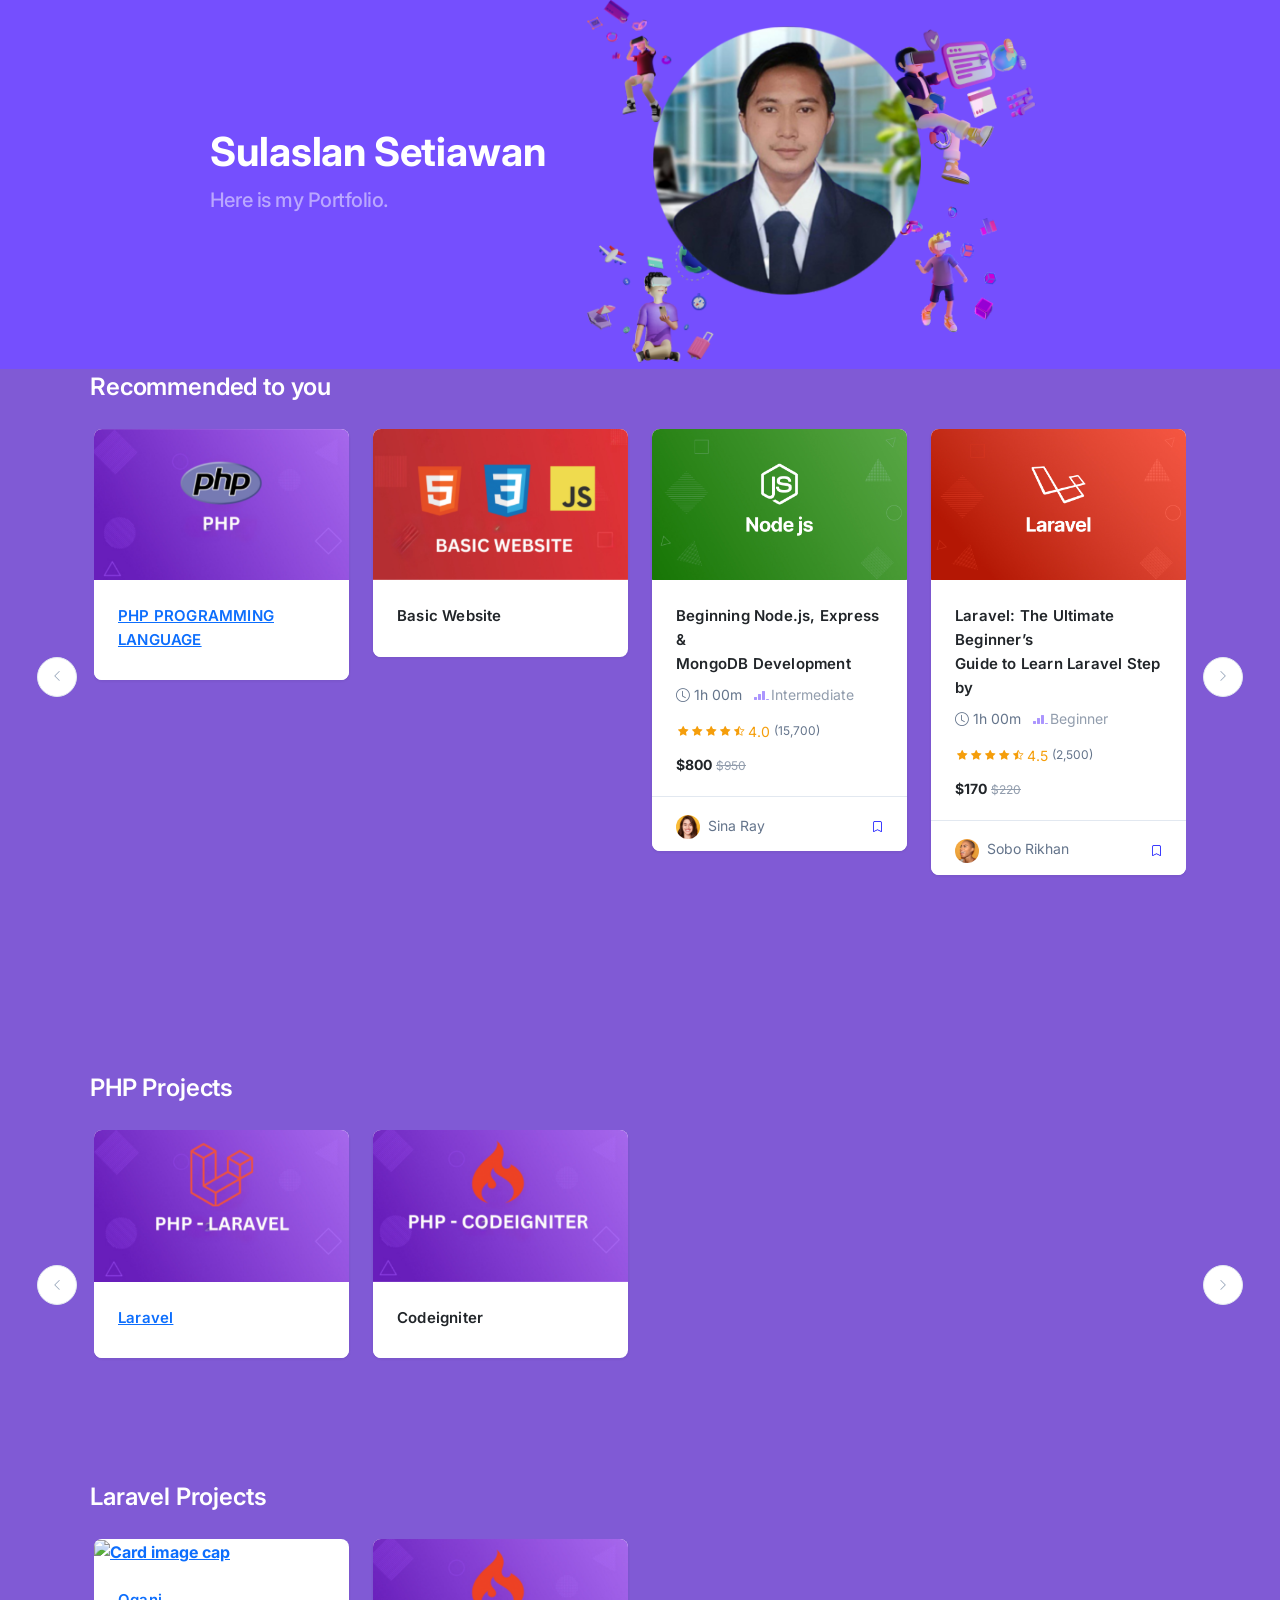
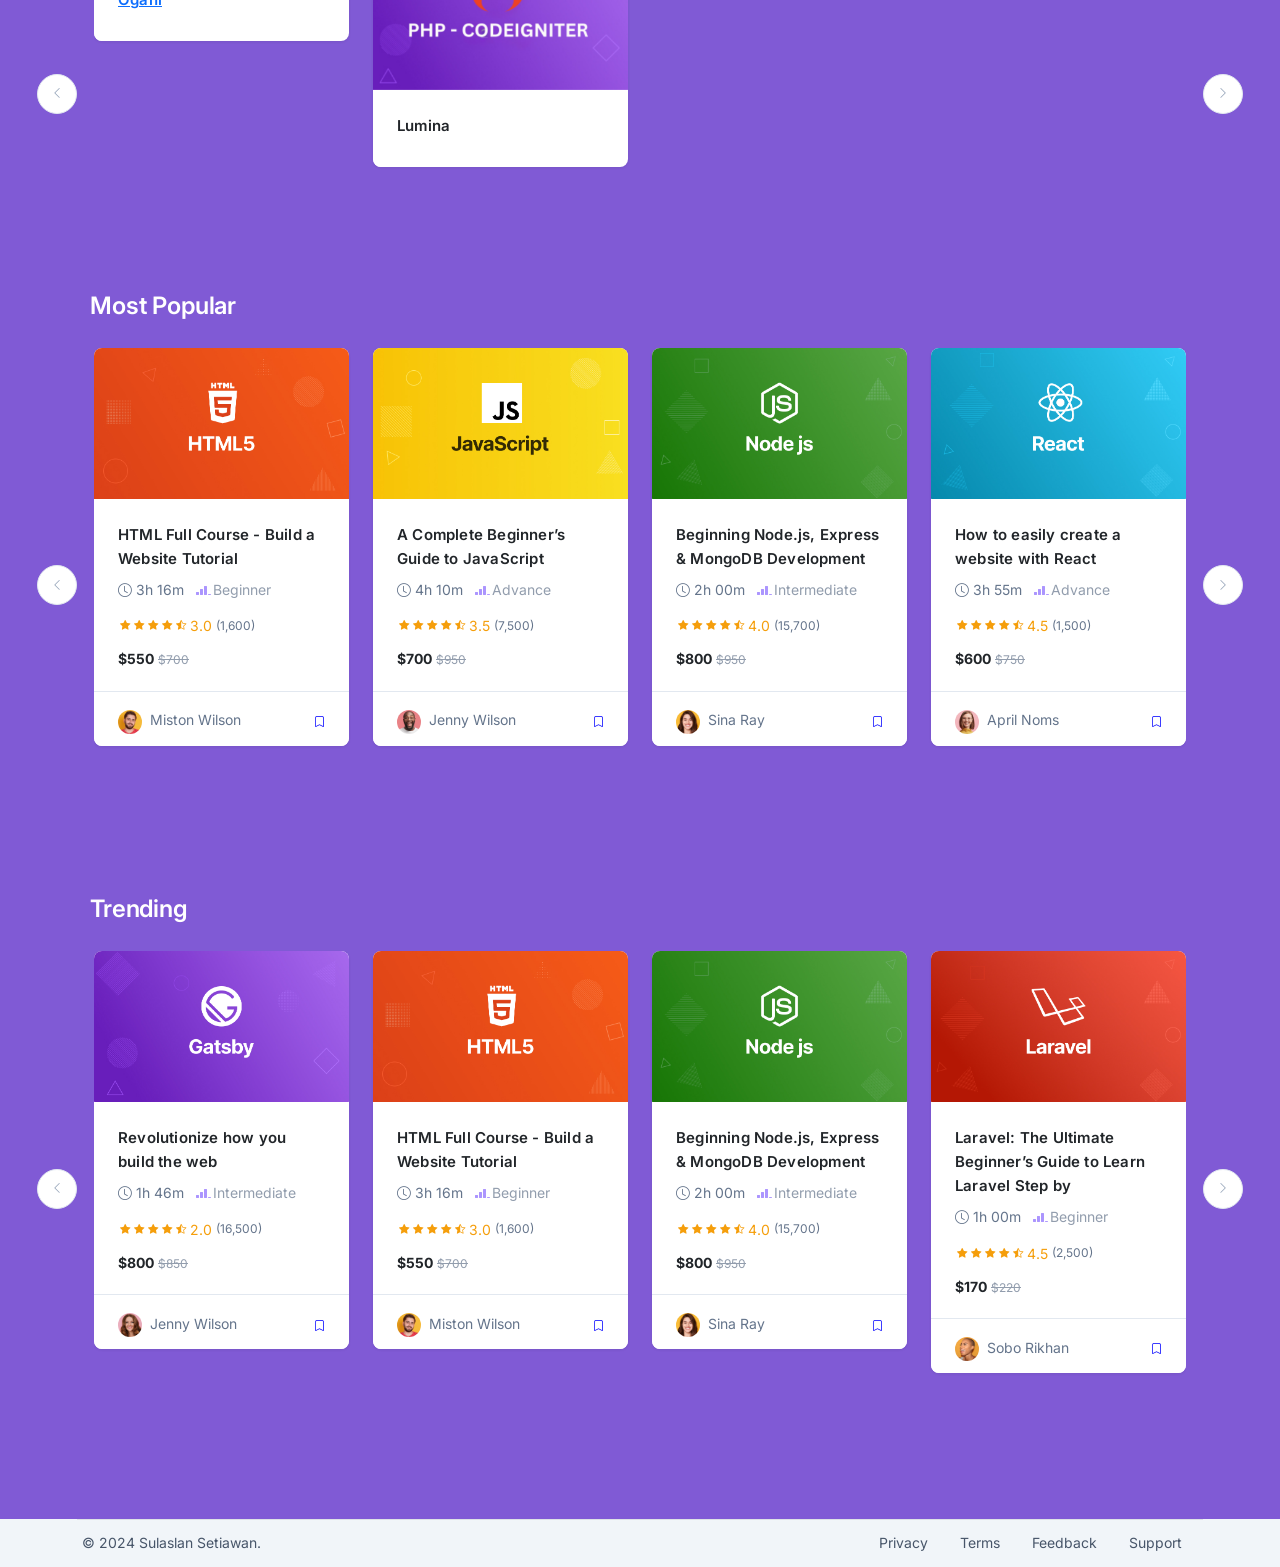
==== index.html @ 9872fbca "first commit" ====
<!DOCTYPE html>
<html lang="en">

<head>
    <!-- Auto Refresher -->
    <meta http-equiv="refresh" content="-1">
    <meta charset="utf-8">
    <meta name="viewport" content="width=device-width, initial-scale=1">
    <title> Sulaslan setiawan </title>

    <!-- Bootstrap and CSS Files -->
    <link href="https://cdn.jsdelivr.net/npm/bootstrap@5.3.0-alpha3/dist/css/bootstrap.min.css" rel="stylesheet"
        integrity="sha384-KK94CHFLLe+nY2dmCWGMq91rCGa5gtU4mk92HdvYe+M/SXH301p5ILy+dN9+nJOZ" crossorigin="anonymous">
    <link rel="stylesheet" href="style.css">
    <link rel="stylesheet" href="https://cdn.jsdelivr.net/npm/bootstrap-icons@1.10.4/font/bootstrap-icons.css">


    <!-- Link Swiper's CSS -->
    <!-- <link rel="stylesheet" href="css/swiper-style.css"> -->
    <!-- <link rel="stylesheet" href="css/swiper-bundle.min.css"> -->
    <link rel="stylesheet" href="css/swiper-style.css">


    <!--Font Style  -->
    <link rel="preconnect" href="https://fonts.googleapis.com">
    <link rel="preconnect" href="https://fonts.gstatic.com" crossorigin>
    <link href="https://fonts.googleapis.com/css2?family=Inter:wght@500&display=swap" rel="stylesheet">

</head>

<body style="background-color: #805ad5 !important;">

    <!-- Banner Section -->
    <section class="container-fluid banner" >
        <div class="row banner-container">
            <div class="col-xl-5 col-lg-6 banner-text">
                <h1>Sulaslan Setiawan</h1>
                <p> Here is my Portfolio. </p>
            </div>
            <div class="offset-xl-3 col-xl-4 offset-lg-2 col-lg-4 banner-img">
                <img style="width:500px;" src="images/aslan-round1.png" alt="a guy">
            </div>
        </div>
    </section>

    <!-- Banner Section Ends -->
    <!-- Card Carousel-1 -->

    <section class="cards">
        <div class="container cards-container">

            <!-- Heading Section -->
            <div class="cards-container-heading">
                <h2 class="text-white">Recommended to you</h2>
            </div>

            <!-- Cards Section -->
            <div class="position-relative cards-container-body">

                <!-- Left Arrow -->
                <div class="arrow-container-l arrow-container-l1">
                    <i id="left-arrow" class="bi bi-chevron-left left-arrow"></i>
                </div>

                <!-- Cards -->
                <div class="carousel cards-slider swiper mySwiper">


                    <div class="cards swiper-wrapper">
                        <!-- Card1 -->
                        <div class="card swiper-slide">
                            <a href="#php">

                            <!-- Card Banner Image -->
                            <img class="card-img-top" src="images/carousel4/php.png" alt="Card image cap">

                            <!-- card Body -->
                            <div class="card-body col">
                                <div class="row cardBodyR">
                                    <div class="cardR0">

                                        <h5 class="">PHP PROGRAMMING LANGUAGE</h5>

                                    </div>
                                </div>

                            </div>

                            </a>

                        </div>
                        <!-- Card2 -->
                        <div class="card swiper-slide">
                            <img class="card-img-top" src="images/carousel4/basic-web.png" alt="Card image cap">


                            <!-- card Body -->
                            <div class="card-body col">
                                <div class="row cardBodyR">
                                    <div class="cardR0">

                                        <h5 class="">Basic Website</h5>

                                    </div>
                                    
                                </div>

                            </div>

                        </div>
                        <!-- Card3 -->
                        <div class="card swiper-slide">
                            <img class="card-img-top" src="images/carousel1/card3.jpg" alt="Card image cap">


                            <!-- card Body -->
                            <div class="card-body col">
                                <div class="row cardBodyR">
                                    <div class="cardR0">

                                        <h5 class="">Beginning Node.js, Express &<br> MongoDB Development <h5>

                                    </div>
                                    <div class="cardR1">
                                        <span class="cardR1-1"><i class="bi bi-clock"></i> 1h 00m</span>
                                        <span class="cardR1-2"><i class="bi bi-reception-3"></i></span>
                                        <span class="cardR1-3">Intermediate</span>
                                    </div>
                                    <div class="cardR2">
                                        <i class="bi bi-star-fill cardR2-1"></i>
                                        <i class="bi bi-star-fill cardR2-1"></i>
                                        <i class="bi bi-star-fill cardR2-1"></i>
                                        <i class="bi bi-star-fill cardR2-1"></i>
                                        <i class="bi bi-star-half cardR2-1"></i>
                                        <span class="cardR2-2">4.0</span>
                                        <span class="cardR2-3">(15,700)</span>
                                    </div>

                                    <div class="cardR3">
                                        <span class="cardR3-1">$800</span>
                                        <del class="cardR3-2">$950</del>
                                    </div>
                                </div>

                            </div>

                            <!-- card Footer -->
                            <div class="card-body col card-footer">
                                <div class="card-ftr-con">
                                    <div class="card-ftr-pid-con">

                                        <div class="card-ftr-profile"><img src="images/carousel1/card3Profile.jpg"
                                                alt=""> </div>
                                        <span>Sina Ray</span>
                                    </div>
                                    <div class="card-ftr-bookmark"><i class="bi bi-bookmark"></i></div>
                                </div>
                            </div>
                        </div>
                        <!-- Card4 -->
                        <div class="card swiper-slide">
                            <img class="card-img-top" src="images/carousel1/card4.jpg" alt="Card image cap">


                            <!-- card Body -->
                            <div class="card-body col">
                                <div class="row cardBodyR">
                                    <div class="cardR0">

                                        <h5 class="">Laravel: The Ultimate Beginner’s<br> Guide to Learn Laravel Step by
                                        </h5>

                                    </div>
                                    <div class="cardR1">
                                        <span class="cardR1-1"><i class="bi bi-clock"></i> 1h 00m</span>
                                        <span class="cardR1-2"><i class="bi bi-reception-3"></i></span>
                                        <span class="cardR1-3">Beginner</span>
                                    </div>
                                    <div class="cardR2">
                                        <i class="bi bi-star-fill cardR2-1"></i>
                                        <i class="bi bi-star-fill cardR2-1"></i>
                                        <i class="bi bi-star-fill cardR2-1"></i>
                                        <i class="bi bi-star-fill cardR2-1"></i>
                                        <i class="bi bi-star-half cardR2-1"></i>
                                        <span class="cardR2-2">4.5</span>
                                        <span class="cardR2-3">(2,500)</span>
                                    </div>

                                    <div class="cardR3">
                                        <span class="cardR3-1">$170</span>
                                        <del class="cardR3-2">$220</del>
                                    </div>
                                </div>

                            </div>

                            <!-- card Footer -->
                            <div class="card-body col card-footer">
                                <div class="card-ftr-con">
                                    <div class="card-ftr-pid-con">

                                        <div class="card-ftr-profile"><img src="images/carousel1/card4Profile.jpg"
                                                alt=""> </div>
                                        <span>Sobo Rikhan</span>
                                    </div>
                                    <div class="card-ftr-bookmark"><i class="bi bi-bookmark"></i></div>
                                </div>
                            </div>
                        </div>
                        <!-- Card 5 -->
                        <div class="card swiper-slide">
                            <img class="card-img-top" src="images/carousel1/card5.jpg" alt="Card image cap">


                            <!-- card Body -->
                            <div class="card-body col">
                                <div class="row cardBodyR">
                                    <div class="cardR0">

                                        <h5 class="">How to easily create a website <br> with React</h5>

                                    </div>
                                    <div class="cardR1">
                                        <span class="cardR1-1"><i class="bi bi-clock"></i> 3h 55m</span>
                                        <span class="cardR1-2"><i class="bi bi-reception-3"></i></span>
                                        <span class="cardR1-3">Advance</span>
                                    </div>
                                    <div class="cardR2">
                                        <i class="bi bi-star-fill cardR2-1"></i>
                                        <i class="bi bi-star-fill cardR2-1"></i>
                                        <i class="bi bi-star-fill cardR2-1"></i>
                                        <i class="bi bi-star-fill cardR2-1"></i>
                                        <i class="bi bi-star-half cardR2-1"></i>
                                        <span class="cardR2-2">4.5</span>
                                        <span class="cardR2-3">(1,500)</span>
                                    </div>

                                    <div class="cardR3">
                                        <span class="cardR3-1">$600</span>
                                        <del class="cardR3-2">$750</del>
                                    </div>
                                </div>

                            </div>

                            <!-- card Footer -->
                            <div class="card-body col card-footer">
                                <div class="card-ftr-con">
                                    <div class="card-ftr-pid-con">

                                        <div class="card-ftr-profile"><img src="images/carousel1/card5Profile.jpg"
                                                alt=""> </div>
                                        <span>April Noms</span>
                                    </div>
                                    <div class="card-ftr-bookmark"><i class="bi bi-bookmark"></i></div>
                                </div>
                            </div>
                        </div>
                        <!-- Card 6 -->
                        <div class="card swiper-slide">
                            <img class="card-img-top" src="images/carousel1/card6.jpg" alt="Card image cap">


                            <!-- card Body -->
                            <div class="card-body col">
                                <div class="row cardBodyR">
                                    <div class="cardR0">

                                        <h5 class="">Angular - the complete guide for beginner</h5>

                                    </div>
                                    <div class="cardR1">
                                        <span class="cardR1-1"><i class="bi bi-clock"></i> 2h 46m</span>
                                        <span class="cardR1-2"><i class="bi bi-reception-3"></i></span>
                                        <span class="cardR1-3">Intermediate</span>
                                    </div>
                                    <div class="cardR2">
                                        <i class="bi bi-star-fill cardR2-1"></i>
                                        <i class="bi bi-star-fill cardR2-1"></i>
                                        <i class="bi bi-star-fill cardR2-1"></i>
                                        <i class="bi bi-star-fill cardR2-1"></i>
                                        <i class="bi bi-star-half cardR2-1"></i>
                                        <span class="cardR2-2">4.5</span>
                                        <span class="cardR2-3">(1,600)</span>
                                    </div>

                                    <div class="cardR3">
                                        <span class="cardR3-1">$600</span>
                                        <del class="cardR3-2">$750</del>
                                    </div>
                                </div>

                            </div>

                            <!-- card Footer -->
                            <div class="card-body col card-footer">
                                <div class="card-ftr-con">
                                    <div class="card-ftr-pid-con">

                                        <div class="card-ftr-profile"><img src="images/carousel1/card6Profile.jpg"
                                                alt=""> </div>
                                        <span>Jacob Jones</span>
                                    </div>
                                    <div class="card-ftr-bookmark"><i class="bi bi-bookmark"></i></div>
                                </div>
                            </div>
                        </div>
                    </div>


                    <div class="swiper-pagination"></div>
                </div>

                <!-- Right Arrow -->
                <div class="arrow-container-r arrow-container-r1">

                    <i id="right-arrow" class="bi bi-chevron-right right-arrow"></i>
                </div>

            </div>
        </div>
    </section>

    <!-- card carousel-PHP -->

    <section id="php" class="cards-carousel cards-carousel-2 container-fluid" style="background-color: #805ad5 !important;">
        <div class="container cards-container">

            <!-- Heading Section -->
            <div class="cards-container-heading">

                <h2 class="text-white">PHP Projects</h2>

            </div>

            <!-- Cards Section -->
            <div class="position-relative cards-container-body">

                <!-- Left Arrow -->
                <div class="arrow-container-l arrow-container-l2">
                    <i id="left-arrow" class="bi bi-chevron-left"></i>
                </div>

                <!-- Cards -->
                <div class="carousel cards-slider swiper mySwiper">


                    <div class="cards swiper-wrapper">
                        <!-- Laravel  -->
                        <div class="card swiper-slide">
                            <a href="#laravel">

                            <!-- Card Banner Image -->
                            <img class="card-img-top" src="images/carousel4/php - laravel.png" alt="Card image cap">

                            <!-- card Body -->
                            <div class="card-body col">
                                <div class="row cardBodyR">
                                    <div class="cardR0">

                                        <h5 class="">Laravel</h5>

                                    </div>
                                </div>

                            </div>

                            </a>

                        </div>
                        <!-- Codeigniter -->
                        <div class="card swiper-slide">
                            <img class="card-img-top" src="images/carousel4/php - codeigniter.png" alt="Card image cap">


                            <!-- card Body -->
                            <div class="card-body col">
                                <div class="row cardBodyR">
                                    <div class="cardR0">

                                        <h5 class="">Codeigniter</h5>

                                    </div>
                                    
                                </div>

                            </div>

                        </div>
                    </div>


                    <div class="swiper-pagination"></div>
                </div>

                <!-- Right Arrow -->
                <div class="arrow-container-r arrow-container-r2">

                    <i id="right-arrow" class="bi bi-chevron-right"></i>
                </div>
            </div>
        </div>

    </section>

    <!-- card carousel-Laravel -->

    <section id="laravel" class="cards-carousel cards-carousel-2 container-fluid" style="background-color: #805ad5 !important;">
        <div class="container cards-container">

            <!-- Heading Section -->
            <div class="cards-container-heading">

                <h2 class="text-white">Laravel Projects</h2>

            </div>

            <!-- Cards Section -->
            <div class="position-relative cards-container-body">

                <!-- Left Arrow -->
                <div class="arrow-container-l arrow-container-l2">
                    <i id="left-arrow" class="bi bi-chevron-left"></i>
                </div>

                <!-- Cards -->
                <div class="carousel cards-slider swiper mySwiper">


                    <div class="cards swiper-wrapper">
                        <!-- Laravel  -->
                        <div class="card swiper-slide">
                            <a href="../ogani_htmlcss/index.html">

                            <!-- Card Banner Image -->
                            <img class="card-img-top" src="../ogani_htmlcss/ogani-canva.jpg" alt="Card image cap">

                            <!-- card Body -->
                            <div class="card-body col">
                                <div class="row cardBodyR">
                                    <div class="cardR0">

                                        <h5 class="">Ogani</h5>

                                    </div>
                                </div>

                            </div>

                            </a>

                        </div>
                        <!-- Codeigniter -->
                        <div class="card swiper-slide">
                            <img class="card-img-top" src="images/carousel4/php - codeigniter.png" alt="Card image cap">


                            <!-- card Body -->
                            <div class="card-body col">
                                <div class="row cardBodyR">
                                    <div class="cardR0">

                                        <h5 class="">Lumina</h5>

                                    </div>
                                    
                                </div>

                            </div>

                        </div>
                    </div>


                    <div class="swiper-pagination"></div>
                </div>

                <!-- Right Arrow -->
                <div class="arrow-container-r arrow-container-r2">

                    <i id="right-arrow" class="bi bi-chevron-right"></i>
                </div>
            </div>
        </div>

    </section>

    <section class="cards-carousel cards-carousel-2 container-fluid" style="background-color: #805ad5 !important;">
        <div class="container cards-container">

            <!-- Heading Section -->
            <div class="cards-container-heading">

                <h2 class="text-white">Most Popular</h2>

            </div>

            <!-- Cards Section -->
            <div class="position-relative cards-container-body">

                <!-- Left Arrow -->
                <div class="arrow-container-l arrow-container-l2">
                    <i id="left-arrow" class="bi bi-chevron-left"></i>
                </div>

                <!-- Cards -->
                <div class="carousel cards-slider swiper mySwiper2">
                    <div class="cards swiper-wrapper">
                        <!-- Card1 -->
                        <div class="card swiper-slide">
                            <img class="card-img-top" src="images/carousel2/card1.jpg" alt="Card image cap">

                            <!-- card Body -->
                            <div class="card-body col">
                                <div class="row cardBodyR">
                                    <div class="cardR0">

                                        <h5 class="">HTML Full Course - Build a Website Tutorial</h5>

                                    </div>
                                    <div class="cardR1">
                                        <span class="cardR1-1"><i class="bi bi-clock"></i> 3h 16m</span>
                                        <span class="cardR1-2"><i class="bi bi-reception-3"></i></span>
                                        <span class="cardR1-3">Beginner</span>
                                    </div>
                                    <div class="cardR2">
                                        <i class="bi bi-star-fill cardR2-1"></i>
                                        <i class="bi bi-star-fill cardR2-1"></i>
                                        <i class="bi bi-star-fill cardR2-1"></i>
                                        <i class="bi bi-star-fill cardR2-1"></i>
                                        <i class="bi bi-star-half cardR2-1"></i>
                                        <span class="cardR2-2">3.0</span>
                                        <span class="cardR2-3">(1,600)</span>
                                    </div>

                                    <div class="cardR3">
                                        <span class="cardR3-1">$550</span>
                                        <del class="cardR3-2">$700</del>
                                    </div>
                                </div>

                            </div>

                            <!-- card Footer -->
                            <div class="card-body col card-footer">
                                <div class="card-ftr-con">
                                    <div class="card-ftr-pid-con">

                                        <div class="card-ftr-profile"><img src="images/carousel2/card1Profile.jpg"
                                                alt=""> </div>
                                        <span>Miston Wilson</span>
                                    </div>
                                    <div class="card-ftr-bookmark"><i class="bi bi-bookmark"></i></div>
                                </div>
                            </div>
                        </div>
                        <!-- Card2 -->
                        <div class="card swiper-slide">
                            <img class="card-img-top" src="images/carousel2/card2.jpg" alt="Card image cap">


                            <!-- card Body -->
                            <div class="card-body col">
                                <div class="row cardBodyR">
                                    <div class="cardR0">

                                        <h5 class="">A Complete Beginner’s Guide to JavaScript</h5>

                                    </div>
                                    <div class="cardR1">
                                        <span class="cardR1-1"><i class="bi bi-clock"></i> 4h 10m</span>
                                        <span class="cardR1-2"><i class="bi bi-reception-3"></i></span>
                                        <span class="cardR1-3">Advance</span>
                                    </div>
                                    <div class="cardR2">
                                        <i class="bi bi-star-fill cardR2-1"></i>
                                        <i class="bi bi-star-fill cardR2-1"></i>
                                        <i class="bi bi-star-fill cardR2-1"></i>
                                        <i class="bi bi-star-fill cardR2-1"></i>
                                        <i class="bi bi-star-half cardR2-1"></i>
                                        <span class="cardR2-2">3.5</span>
                                        <span class="cardR2-3">(7,500)</span>
                                    </div>

                                    <div class="cardR3">
                                        <span class="cardR3-1">$700</span>
                                        <del class="cardR3-2">$950</del>
                                    </div>
                                </div>

                            </div>

                            <!-- card Footer -->
                            <div class="card-body col card-footer">
                                <div class="card-ftr-con">
                                    <div class="card-ftr-pid-con">

                                        <div class="card-ftr-profile"><img src="images/carousel2/card2Profile.jpg"
                                                alt=""> </div>
                                        <span>Jenny Wilson</span>
                                    </div>
                                    <div class="card-ftr-bookmark"><i class="bi bi-bookmark"></i></div>
                                </div>
                            </div>
                        </div>
                        <!-- Card3 -->
                        <div class="card swiper-slide">
                            <img class="card-img-top" src="images/carousel2/card3.jpg" alt="Card image cap">


                            <!-- card Body -->
                            <div class="card-body col">
                                <div class="row cardBodyR">
                                    <div class="cardR0">

                                        <h5 class="">Beginning Node.js, Express & MongoDB Development <h5>

                                    </div>
                                    <div class="cardR1">
                                        <span class="cardR1-1"><i class="bi bi-clock"></i> 2h 00m</span>
                                        <span class="cardR1-2"><i class="bi bi-reception-3"></i></span>
                                        <span class="cardR1-3">Intermediate</span>
                                    </div>
                                    <div class="cardR2">
                                        <i class="bi bi-star-fill cardR2-1"></i>
                                        <i class="bi bi-star-fill cardR2-1"></i>
                                        <i class="bi bi-star-fill cardR2-1"></i>
                                        <i class="bi bi-star-fill cardR2-1"></i>
                                        <i class="bi bi-star-half cardR2-1"></i>
                                        <span class="cardR2-2">4.0</span>
                                        <span class="cardR2-3">(15,700)</span>
                                    </div>

                                    <div class="cardR3">
                                        <span class="cardR3-1">$800</span>
                                        <del class="cardR3-2">$950</del>
                                    </div>
                                </div>

                            </div>

                            <!-- card Footer -->
                            <div class="card-body col card-footer">
                                <div class="card-ftr-con">
                                    <div class="card-ftr-pid-con">

                                        <div class="card-ftr-profile"><img src="images/carousel2/card3Profile.jpg"
                                                alt=""> </div>
                                        <span>Sina Ray</span>
                                    </div>
                                    <div class="card-ftr-bookmark"><i class="bi bi-bookmark"></i></div>
                                </div>
                            </div>
                        </div>
                        <!-- Card4 -->
                        <div class="card swiper-slide">
                            <img class="card-img-top" src="images/carousel2/card4.jpg" alt="Card image cap">
                            <!-- card Body -->
                            <div class="card-body col">
                                <div class="row cardBodyR">

                                    <div class="cardR0">

                                        <h5 class=""> How to easily create a website with React </h5>

                                    </div>
                                    <div class="cardR1">
                                        <span class="cardR1-1"><i class="bi bi-clock"></i> 3h 55m</span>
                                        <span class="cardR1-2"><i class="bi bi-reception-3"></i></span>
                                        <span class="cardR1-3">Advance</span>
                                    </div>
                                    <div class="cardR2">
                                        <i class="bi bi-star-fill cardR2-1"></i>
                                        <i class="bi bi-star-fill cardR2-1"></i>
                                        <i class="bi bi-star-fill cardR2-1"></i>
                                        <i class="bi bi-star-fill cardR2-1"></i>
                                        <i class="bi bi-star-half cardR2-1"></i>
                                        <span class="cardR2-2">4.5</span>
                                        <span class="cardR2-3">(1,500)</span>
                                    </div>
                                    <div class="cardR3">
                                        <span class="cardR3-1">$600</span>
                                        <del class="cardR3-2">$750</del>
                                    </div>

                                </div>

                            </div>

                            <!-- card Footer -->
                            <div class="card-body col card-footer">
                                <div class="card-ftr-con">
                                    <div class="card-ftr-pid-con">

                                        <div class="card-ftr-profile"><img src="images/carousel2/card4Profile.jpg"
                                                alt=""> </div>
                                        <span>April Noms</span>
                                    </div>
                                    <div class="card-ftr-bookmark"><i class="bi bi-bookmark"></i></div>
                                </div>
                            </div>
                        </div>
                        <!-- Card 5 -->
                        <div class="card swiper-slide">
                            <img class="card-img-top" src="images/carousel2/card5.jpg" alt="Card image cap">


                            <!-- card Body -->
                            <div class="card-body col">
                                <div class="row cardBodyR">
                                    <div class="cardR0">

                                        <h5 class="">Angular - the complete guide for beginner</h5>

                                    </div>
                                    <div class="cardR1">
                                        <span class="cardR1-1"><i class="bi bi-clock"></i> 2h 46m</span>
                                        <span class="cardR1-2"><i class="bi bi-reception-3"></i></span>
                                        <span class="cardR1-3">Intermediate</span>
                                    </div>
                                    <div class="cardR2">
                                        <i class="bi bi-star-fill cardR2-1"></i>
                                        <i class="bi bi-star-fill cardR2-1"></i>
                                        <i class="bi bi-star-fill cardR2-1"></i>
                                        <i class="bi bi-star-fill cardR2-1"></i>
                                        <i class="bi bi-star-half cardR2-1"></i>
                                        <span class="cardR2-2">4.5</span>
                                        <span class="cardR2-3">(1,600)</span>
                                    </div>

                                    <div class="cardR3">
                                        <span class="cardR3-1">$600</span>
                                        <del class="cardR3-2">$750</del>
                                    </div>
                                </div>

                            </div>

                            <!-- card Footer -->
                            <div class="card-body col card-footer">
                                <div class="card-ftr-con">
                                    <div class="card-ftr-pid-con">

                                        <div class="card-ftr-profile"><img src="images/carousel2/card5Profile.jpg"
                                                alt=""> </div>
                                        <span>Jacob Jones</span>
                                    </div>
                                    <div class="card-ftr-bookmark"><i class="bi bi-bookmark"></i></div>
                                </div>
                            </div>
                        </div>
                        <!-- Card 6 -->
                        <div class="card swiper-slide">
                            <img class="card-img-top" src="images/carousel2/card6.jpg" alt="Card image cap">

                            <!-- card Body -->
                            <div class="card-body col">
                                <div class="row cardBodyR">
                                    <div class="cardR0">
                                        <h5 class=""> Laravel: The Ultimate Beginner's Guide to Learn Laravel Step by
                                        </h5>
                                    </div>
                                    <div class="cardR1">
                                        <span class="cardR1-1"><i class="bi bi-clock"></i> 2h 46m</span>
                                        <span class="cardR1-2"><i class="bi bi-reception-3"></i></span>
                                        <span class="cardR1-3">Beginner</span>
                                    </div>
                                    <div class="cardR2">
                                        <i class="bi bi-star-fill cardR2-1"></i>
                                        <i class="bi bi-star-fill cardR2-1"></i>
                                        <i class="bi bi-star-fill cardR2-1"></i>
                                        <i class="bi bi-star-fill cardR2-1"></i>
                                        <i class="bi bi-star-half cardR2-1"></i>
                                        <span class="cardR2-2">4.5</span>
                                        <span class="cardR2-3">(11,500)</span>
                                    </div>

                                    <div class="cardR3">
                                        <span class="cardR3-1">$600</span>
                                        <del class="cardR3-2">$750</del>
                                    </div>
                                </div>

                            </div>

                            <!-- card Footer -->
                            <div class="card-body col card-footer">
                                <div class="card-ftr-con">
                                    <div class="card-ftr-pid-con">

                                        <div class="card-ftr-profile"><img src="images/carousel2/card6Profile.jpg"
                                                alt=""> </div>
                                        <span>Sobo Rikhan</span>
                                    </div>
                                    <div class="card-ftr-bookmark"><i class="bi bi-bookmark"></i></div>
                                </div>
                            </div>
                        </div>


                    </div>
                    <div class="swiper-pagination2"></div>
                </div>

                <!-- Right Arrow -->
                <div class="arrow-container-r arrow-container-r2">

                    <i id="right-arrow" class="bi bi-chevron-right"></i>
                </div>
            </div>
        </div>

    </section>

    <!-- card carousel-3 -->

    <section class="cards-carousel cards-carousel-3 container-fluid" style="background-color: #805ad5 !important;">
        <div class="container cards-container">

            <!-- Heading Section -->
            <div class="cards-container-heading">

                <h2 class="text-white">Trending</h2>

            </div>

            <!-- Cards Section -->
            <div class="position-relative cards-container-body">

                <!-- Left Arrow -->
                <div class="arrow-container-l arrow-container-l3">
                    <i id="left-arrow" class="bi bi-chevron-left"></i>
                </div>

                <!-- Cards -->
                <div class="carousel cards-slider swiper mySwiper3">
                    <div class="cards swiper-wrapper">

                        <!-- Card1 -->
                        <div class="card swiper-slide">
                            <img class="card-img-top" src="images/carousel3/card1.jpg" alt="Card image cap">
                            <!-- card Body -->
                            <div class="card-body col">
                                <div class="row cardBodyR">
                                    <div class="cardR0">

                                        <h5 class="">Revolutionize how you build the web</h5>

                                    </div>
                                    <div class="cardR1">
                                        <span class="cardR1-1"><i class="bi bi-clock"></i> 1h 46m</span>
                                        <span class="cardR1-2"><i class="bi bi-reception-3"></i></span>
                                        <span class="cardR1-3">Intermediate</span>
                                    </div>
                                    <div class="cardR2">
                                        <i class="bi bi-star-fill cardR2-1"></i>
                                        <i class="bi bi-star-fill cardR2-1"></i>
                                        <i class="bi bi-star-fill cardR2-1"></i>
                                        <i class="bi bi-star-fill cardR2-1"></i>
                                        <i class="bi bi-star-half cardR2-1"></i>
                                        <span class="cardR2-2">2.0</span>
                                        <span class="cardR2-3">(16,500)</span>
                                    </div>

                                    <div class="cardR3">
                                        <span class="cardR3-1">$800</span>
                                        <del class="cardR3-2">$850</del>
                                    </div>
                                </div>

                            </div>

                            <!-- card Footer -->
                            <div class="card-body col card-footer">
                                <div class="card-ftr-con">
                                    <div class="card-ftr-pid-con">

                                        <div class="card-ftr-profile"><img src="images/carousel3/card1Profile.jpg"
                                                alt=""> </div>
                                        <span>Jenny Wilson</span>
                                    </div>
                                    <div class="card-ftr-bookmark"><i class="bi bi-bookmark"></i></div>
                                </div>
                            </div>
                        </div>
                        <!-- Card2 -->
                        <div class="card swiper-slide">
                            <img class="card-img-top" src="images/carousel3/card2.jpg" alt="Card image cap">


                            <!-- card Body -->
                            <div class="card-body col">
                                <div class="row cardBodyR">
                                    <div class="cardR0">

                                        <h5 class="">HTML Full Course - Build a Website Tutorial</h5>

                                    </div>
                                    <div class="cardR1">
                                        <span class="cardR1-1"><i class="bi bi-clock"></i> 3h 16m</span>
                                        <span class="cardR1-2"><i class="bi bi-reception-3"></i></span>
                                        <span class="cardR1-3">Beginner</span>
                                    </div>
                                    <div class="cardR2">
                                        <i class="bi bi-star-fill cardR2-1"></i>
                                        <i class="bi bi-star-fill cardR2-1"></i>
                                        <i class="bi bi-star-fill cardR2-1"></i>
                                        <i class="bi bi-star-fill cardR2-1"></i>
                                        <i class="bi bi-star-half cardR2-1"></i>
                                        <span class="cardR2-2">3.0</span>
                                        <span class="cardR2-3">(1,600)</span>
                                    </div>

                                    <div class="cardR3">
                                        <span class="cardR3-1">$550</span>
                                        <del class="cardR3-2">$700</del>
                                    </div>
                                </div>

                            </div>

                            <!-- card Footer -->
                            <div class="card-body col card-footer">
                                <div class="card-ftr-con">
                                    <div class="card-ftr-pid-con">

                                        <div class="card-ftr-profile"><img src="images/carousel3/card2Profile.jpg"
                                                alt=""> </div>
                                        <span>Miston Wilson</span>
                                    </div>
                                    <div class="card-ftr-bookmark"><i class="bi bi-bookmark"></i></div>
                                </div>
                            </div>
                        </div>
                        <!-- Card3 -->
                        <div class="card swiper-slide">
                            <img class="card-img-top" src="images/carousel3/card3.jpg" alt="Card image cap">


                            <!-- card Body -->
                            <div class="card-body col">
                                <div class="row cardBodyR">
                                    <div class="cardR0">

                                        <h5 class=""> Beginning Node.js, Express & MongoDB Development <h5>

                                    </div>
                                    <div class="cardR1">
                                        <span class="cardR1-1"><i class="bi bi-clock"></i> 2h 00m</span>
                                        <span class="cardR1-2"><i class="bi bi-reception-3"></i></span>
                                        <span class="cardR1-3">Intermediate</span>
                                    </div>
                                    <div class="cardR2">
                                        <i class="bi bi-star-fill cardR2-1"></i>
                                        <i class="bi bi-star-fill cardR2-1"></i>
                                        <i class="bi bi-star-fill cardR2-1"></i>
                                        <i class="bi bi-star-fill cardR2-1"></i>
                                        <i class="bi bi-star-half cardR2-1"></i>
                                        <span class="cardR2-2">4.0</span>
                                        <span class="cardR2-3">(15,700)</span>
                                    </div>

                                    <div class="cardR3">
                                        <span class="cardR3-1">$800</span>
                                        <del class="cardR3-2">$950</del>
                                    </div>
                                </div>

                            </div>

                            <!-- card Footer -->
                            <div class="card-body col card-footer">
                                <div class="card-ftr-con">
                                    <div class="card-ftr-pid-con">

                                        <div class="card-ftr-profile"><img src="images/carousel3/card3Profile.jpg"
                                                alt=""> </div>
                                        <span>Sina Ray</span>
                                    </div>
                                    <div class="card-ftr-bookmark"><i class="bi bi-bookmark"></i></div>
                                </div>
                            </div>
                        </div>
                        <!-- Card4 -->
                        <div class="card swiper-slide">
                            <img class="card-img-top" src="images/carousel3/card4.jpg" alt="Card image cap">

                            <!-- card Body -->
                            <div class="card-body col">
                                <div class="row cardBodyR">
                                    <div class="cardR0">
                                        <h5 class=""> Laravel: The Ultimate Beginner’s Guide to Learn Laravel Step by
                                        </h5>
                                    </div>
                                    <div class="cardR1">
                                        <span class="cardR1-1"><i class="bi bi-clock"></i> 1h 00m</span>
                                        <span class="cardR1-2"><i class="bi bi-reception-3"></i></span>
                                        <span class="cardR1-3">Beginner</span>
                                    </div>
                                    <div class="cardR2">
                                        <i class="bi bi-star-fill cardR2-1"></i>
                                        <i class="bi bi-star-fill cardR2-1"></i>
                                        <i class="bi bi-star-fill cardR2-1"></i>
                                        <i class="bi bi-star-fill cardR2-1"></i>
                                        <i class="bi bi-star-half cardR2-1"></i>
                                        <span class="cardR2-2">4.5</span>
                                        <span class="cardR2-3">(2,500)</span>
                                    </div>
                                    <div class="cardR3">
                                        <span class="cardR3-1">$170</span>
                                        <del class="cardR3-2">$220</del>
                                    </div>
                                </div>
                            </div>

                            <!-- card Footer -->
                            <div class="card-body col card-footer">
                                <div class="card-ftr-con">
                                    <div class="card-ftr-pid-con">

                                        <div class="card-ftr-profile"><img src="images/carousel3/card4Profile.jpg"
                                                alt=""> </div>
                                        <span>Sobo Rikhan</span>
                                    </div>
                                    <div class="card-ftr-bookmark"><i class="bi bi-bookmark"></i></div>
                                </div>
                            </div>
                        </div>
                        <!-- Card 5 -->
                        <div class="card swiper-slide">
                            <img class="card-img-top" src="images/carousel3/card5.jpg" alt="Card image cap">


                            <!-- card Body -->
                            <div class="card-body col">
                                <div class="row cardBodyR">
                                    <div class="cardR0">

                                        <h5 class="">How to easily create a website with React</h5>

                                    </div>
                                    <div class="cardR1">
                                        <span class="cardR1-1"><i class="bi bi-clock"></i> 3h 55m</span>
                                        <span class="cardR1-2"><i class="bi bi-reception-3"></i></span>
                                        <span class="cardR1-3">Advance</span>
                                    </div>
                                    <div class="cardR2">
                                        <i class="bi bi-star-fill cardR2-1"></i>
                                        <i class="bi bi-star-fill cardR2-1"></i>
                                        <i class="bi bi-star-fill cardR2-1"></i>
                                        <i class="bi bi-star-fill cardR2-1"></i>
                                        <i class="bi bi-star-half cardR2-1"></i>
                                        <span class="cardR2-2">4.5</span>
                                        <span class="cardR2-3">(1,500)</span>
                                    </div>

                                    <div class="cardR3">
                                        <span class="cardR3-1">$600</span>
                                        <del class="cardR3-2">$750</del>
                                    </div>
                                </div>

                            </div>

                            <!-- card Footer -->
                            <div class="card-body col card-footer">
                                <div class="card-ftr-con">
                                    <div class="card-ftr-pid-con">

                                        <div class="card-ftr-profile"><img src="images/carousel3/card5Profile.jpg"
                                                alt=""> </div>
                                        <span>April Noms</span>
                                    </div>
                                    <div class="card-ftr-bookmark"><i class="bi bi-bookmark"></i></div>
                                </div>
                            </div>
                        </div>
                        <!-- Card 6 -->
                        <div class="card swiper-slide">
                            <img class="card-img-top" src="images/carousel3/card6.jpg" alt="Card image cap">


                            <!-- card Body -->
                            <div class="card-body col">
                                <div class="row cardBodyR">
                                    <div class="cardR0">

                                        <h5 class="">Angular - the complete guide for <br>beginner</h5>

                                    </div>
                                    <div class="cardR1">
                                        <span class="cardR1-1"><i class="bi bi-clock"></i> 2h 46m</span>
                                        <span class="cardR1-2"><i class="bi bi-reception-3"></i></span>
                                        <span class="cardR1-3">Intermediate</span>
                                    </div>
                                    <div class="cardR2">
                                        <i class="bi bi-star-fill cardR2-1"></i>
                                        <i class="bi bi-star-fill cardR2-1"></i>
                                        <i class="bi bi-star-fill cardR2-1"></i>
                                        <i class="bi bi-star-fill cardR2-1"></i>
                                        <i class="bi bi-star-half cardR2-1"></i>
                                        <span class="cardR2-2">4.5</span>
                                        <span class="cardR2-3">(1,600)</span>
                                    </div>
                                    <div class="cardR3">
                                        <span class="cardR3-1">$600</span>
                                        <del class="cardR3-2">$750</del>
                                    </div>
                                </div>
                            </div>

                            <!-- card Footer -->
                            <div class="card-body col card-footer">
                                <div class="card-ftr-con">
                                    <div class="card-ftr-pid-con">

                                        <div class="card-ftr-profile"><img src="images/carousel3/card6Profile.jpg"
                                                alt=""> </div>
                                        <span>Jacob Jones</span>
                                    </div>
                                    <div class="card-ftr-bookmark"><i class="bi bi-bookmark"></i></div>
                                </div>
                            </div>
                        </div>

                    </div>


                    <div class="swiper-pagination3"></div>
                </div>

                <!-- Right Arrow -->
                <div class="arrow-container-r arrow-container-r3">
                    <i id="right-arrow" class="bi bi-chevron-right"></i>
                </div>
            </div>
        </div>














    </section>

    <!-- Footer -->
    <div id="footer-hr-container">
        <hr id="footer-hr">
    </div>
    <footer class="footer">
        <div id="footer-container" class="row container">
            <div class="col-md-6 col-sm-12 footer1">© 2024 Sulaslan Setiawan.</div>
            <div class="col-md-6 col-sm-12 footer2">
                <a href="">Privacy</a>
                <a href="">Terms</a>
                <a href="">Feedback</a>
                <a href="">Support</a>
            </div>
        </div>
    </footer>

</body>

<!-- Bootstrap Script JavaScript Files -->
<script src="https://cdn.jsdelivr.net/npm/bootstrap@5.3.0-alpha3/dist/js/bootstrap.bundle.min.js"
    integrity="sha384-ENjdO4Dr2bkBIFxQpeoTz1HIcje39Wm4jDKdf19U8gI4ddQ3GYNS7NTKfAdVQSZe"
    crossorigin="anonymous"></script>
<script src="js/js.js"></script>

<script src="js/swiper-bundle.min.js"></script>
<script src="js/js.js"></script>

</html>
---- style.css ----
:root{
    --fs-heading: 2.5rem;
    --fs-para: 1.25rem;
    --bp-left: 0.5rem;
    --bp-right: 0.5rem;
}
*{
    font-family: 'Inter', sans-serif;
    font-size: 16px;
    padding: 0rem;
    margin: 0rem;
    box-sizing: border-box;
}
.navbar{
    background-color: #FFFFFF;
    padding-bottom: 0rem;
    height: 3.5rem;
    padding: 0.5rem; 
}
#navbar-container{
    padding-left: 0.5rem;
    padding-right: 0;
}
#logo {
    padding-top: 0.2rem;
    padding-bottom: 0.25rem;
}
#logo img{
    width: 112;
    height: 29;
}
.navbar-nav{
    display: flex;
    justify-content: center;
    align-items: center;
}
#nav-form{
    position: relative;
    height: 2.5rem;
    width: 15.5rem;
    box-shadow: none;
    margin: 0rem;
    margin-left: 1.200rem;
    
}

#nav-form input{
    border: 1px solid #cbd5e1;
    border-radius: 0.375rem;
    padding: 0.5rem 1rem;
    padding-top: 0.35rem;
    padding-left: 2.455rem!important;
    margin-right: 0rem !important;
}
#nav-form input::placeholder{
    font-family: 'Inter', sans-serif;
    opacity: 0.7;
    font-size: 0.875rem;
}
#nav-form-si{
    box-sizing: border-box;
    position: absolute;
    left: 1.080rem;
    top: 50%;
    transform: translateY(-50%);
    font-size: 0.79rem;
}
/* Dropdown Button */
.dropbtn {
    font-size: 0.875rem;
    border: none;
    padding-top: 0.3125rem;
    padding-bottom: 0.3125rem;
    padding-left: 0.375rem;
    padding-right: 0.4097rem;
    background-color: transparent;
    font-family: 'Inter', sans-serif;
    margin-left: 0.05rem;
}
#first-nav-btn{
    margin-left: 0rem;
}

/* The container <div> - needed to position the dropdown content */

.dropdown {
    position: relative;
    display: inline-block;
}
.dropdown:hover .dropdown-content {
    opacity: 1;    
    -webkit-transform: translateY(-1.25rem);
    transform: translateY(-1.25rem);
    transition: all .3s ease-in;
    visibility: visible;
    animation-direction: alternate;
}
.dropdown-content {
    
    transition-duration: 0.3s;
    visibility: hidden;
    opacity: 0;
    position: absolute;
    top: 2.8125rem;
    background-color: white;
    box-shadow: 0rem 0.5rem 1rem 0rem rgba(0, 0, 0, 0.2);
    z-index: 1;
    /* margin-top: 1.125rem;
    margin-bottom: 1.125rem; */
    border-radius: 0.625rem;
    min-width: 12rem;
    font-size: 0.875rem;
    line-height: 1.2rem;
    margin: 1.125rem 0;
    padding: 1rem 0;
    padding-left: 0.25rem;
    
}
#down-icon{
    font-size: 0.625rem;
    margin-left: 0.25rem;
    padding-top: 0.3125rem !important;
    color: black;
    opacity: 1;
    font-weight: bolder;
}

/* Links inside the dropdown */

.dropdown-content a {
    font-size: 0.875rem;
    color: black;
    padding: 0.375rem 1rem;
    text-decoration: none;
    display: block;
    margin: 0rem;
}
.inner-item a{
    padding-left: 1rem;
    padding-top: 0rem;
    padding-bottom: 0rem;
    font-size: 0.875rem;
    
}
#right-icon{
    color: black;
    text-decoration: none;
    display: block;
    font-size: 0.625rem;
    font-weight: 400;
    margin: 0rem;
    padding: 0rem;
    padding-right: 1.25rem;
    padding-top: 0.5rem;
    
}
.inner-item-NB{
    background-color: #754FFE;
    padding: 0.25rem 0.5rem;
    margin-top: 0.4375rem;
    font-size: 0.75rem;
    color: white;
    border-radius: 0.3125rem;
    display: inline;
    height: fit-content;
    font-weight: 500;
}
.title{
    text-decoration: none;
    color: #64748b;
    font-size: .6875rem;
    font-weight: 500;
    letter-spacing: 0.0625rem;
    margin-bottom: 0.2rem;
    text-transform: uppercase;
    padding: 0.25rem 1.2rem;
    font-family: Inter,"sans-serif";
}
.devider{
    margin: auto;
    width: 90%;
    border: 0;
    border-top: 0.125rem solid #e2e8f0;
}
.bi-three-dots{
    font-size: 1rem;
}

.dropdown-inner-item{
    display: flex;
    flex-direction: row;
    justify-content: space-between;
    cursor: pointer;
    min-width: 12rem;
 
}

#docCon, #stackCon, #stackCon span, #docCon span{
   
    padding: 0.375rem 1rem;
    font-size: 0.875rem;
    color: black;
    text-decoration: none;
    
}

/* Nav Right Side */

#nav-right{
    padding: 0rem;
    display: flex;
    flex-direction: row;
    cursor: pointer;
    margin-bottom: 0rem;
    width: fit-content;
}
.nav-right-item{
    margin-left: 0.5rem;
    list-style-type: none;
    height: 2.5rem;
    width: 2.5rem;
    border-radius: 50%;
    font-size: 0.875rem;
    overflow: visible;
    background-color: #f1f5f9;
    color: #94A3B8;
    display: flex;
    justify-content: center;
    align-items: center;
    position: relative;
}
.bi-brightness-high-fill{
    font-size: 1.5rem;
    opacity: 1;
}
.notiIcon{
    box-sizing: border-box;
    width: 0.75rem;
    height: 0.75rem;
    border-radius: 50%;
    box-sizing: border-box;
    border: 0.125rem solid white;
    background-color: #38A169;
    position: absolute;
    bottom: 0rem;
    right: 5%;
}
.bellIcon{
    background-color: #754FFE;
    top: 0.0625rem;
    right: 10%;
}
.nav-right-item img{
    border-radius: 50%;
    height: 100%;
    object-fit: cover;
    width: 100%;
}

/* NAVBAR ENDS HERE */
/* Banner */

.banner{
    background-color: rgb(117, 79, 254);
    display: flex;
    flex-direction: row;
    justify-content: center;
    align-items: center;
    padding-left: 0px;
    padding-right: 0px;
}
.banner-container{
    margin-left: 0px;
    margin-right: 0px;
    max-width: 1320px;
    
}
.banner-text{
    display: flex;
    flex-direction: column;
    justify-content: center;
    align-items: flex-start;
    
}
.banner-text h1{
    color: #FFFFFF;
    font-weight: 700;
    font-style: normal;
    font-family: 'Inter', sans-serif;
    line-height: 1.2;
    font-size: var(--fs-heading);
    text-align: start;
    text-indent: 0;
    box-sizing: border-box;
    text-decoration: none;
    margin-bottom: 0.5rem;
    letter-spacing: -0.0050rem;
    word-spacing: -0.1rem;
}
.banner-text p{
    color: #ffff80;
    font-size: var(--fs-para);
    font-weight: 500;
    line-height: 1.6em;
    letter-spacing: -.03rem;
    margin-bottom: 1.5rem;
    color: rgba(255, 255, 255, 0.5) !important;
    
}
.banner-text span button{
    border-radius: 0.4rem;
    padding: 0.5rem 1rem;
    box-sizing: border-box;
    background-color: #0F172A;
    color: white;
    font-size: 0.875rem;
    line-height: 1.6;
    font-weight: 600;
    border: 0.05rem solid #0f172a;
    letter-spacing: 0.0063rem;

}
#forColor{
    background-color: #FFFFFF;
    color: #000000;
    border: 0.05rem solid #FFFFFF;
    font-weight: 600;
    
}
.banner-img{
  display: flex;
  flex-direction: column;
  justify-content: center;
  align-items: flex-end;

}
.banner-img img{
    object-fit: contain;
}

/* Banner Ends */
/* Three Items Starts */

.three-items{
    color: #64748b;
    padding-top: 1.5rem;
    padding-bottom: 1.5rem;
    overflow: hidden;
    box-shadow: 0 0.0625rem 0.1875rem rgba(17,24,39,.09)!important;
    z-index: 9999;
}
.three-items-container{
    padding-left: 0.75rem;
    padding-right: 0.75rem;
}
.three-items-row{
    /* width: 81rem; */
    margin-left: 0rem;
    margin-right: 0rem;
    padding-left: 0rem;
    padding-right: 0rem;
}
.three-items-icon{
    margin: 0rem;
    padding: 0rem;
    display: flex;
    justify-content: center;
    align-items: center;
    width: 3rem;
    height: 3rem;
    background-color: #ffeeda;
    border-radius: 50%;
    overflow: hidden;
}
.bi-camera-video{
    color: rgba(194,129,53,1);
    font-size: 1rem;
    box-sizing: border-box;
}
.three-items-text{
    padding: 0rem;
    margin-left: 1rem;
    line-height: 1.49;
    margin-top: 0.0938rem;
    letter-spacing: 0.0094rem;
}

/* Three Items Heading Text */

.three-items-text p{
    color: #1E293B;
    margin-bottom: 0rem;
    font-size: 1rem;
    font-weight: lighter;
    opacity: 1;
}

/* Three Items P Text */

.three-items p:last-child{
    color: #64748B;
    font-size: 0.875rem;
    letter-spacing: -0.005rem;
    opacity: 0.8;
}
#doc-icon{
    margin: 0.625rem 1.25rem;
    color: blue;
    font-size: 1.5rem;
}

/* Three Items Ends */
/* Formatting Done */
/* Cards Carousel Section */

.arrow-container-l, .arrow-container-r{
    transition-duration: 0.2s;
    z-index: 999;
    position: absolute;
    top: 42.5%;
    left: -4%;
    width: 2.5rem;
    height: 2.5rem;
    background-color: #FFFFFF;
    color: #94a3b8;
    border-radius: 50%;
    overflow: hidden;
    display: flex;
    justify-content: center;
    align-items: center;
    
    padding: 0rem;
    margin: 0rem;
    border: 0.0625rem solid #e2e8f0;
    box-sizing: border-box;

}
.arrow-container-r{
    left: initial;
    right: -4%;   
}
.arrow-container-l:hover, .arrow-container-r:hover{
    background-color: #754FFE;
    color: white;
    cursor: pointer;
}
#left-arrow, #right-arrow{
    font-size: 0.755rem;
}
.cards-carousel{
    background-color: #F1F5F9;
    height: auto;
    padding-bottom: 1rem;
    padding-top: 5.5rem;
    padding-left: 0rem;
    padding-right: 0rem;
}
.cards-container{
    padding-left: 0.75rem;
    padding-right: 0.75rem;
     /* It's overflow is visible because of the left and right arrow */
    overflow: visible;
}
.cards-container-heading, .cards-slider{
    padding: 0rem;
}
.cards-container-heading{
    margin-left: 0.5rem;
    margin-right: 0.5rem;
}
.cards-container-heading h2{
    color: #1E293B;
    font-size: 1.5rem;
    font-family: Inter,"sans-serif";
    font-weight: 600;
    line-height: 1.5;
    letter-spacing: -.01rem;
    margin: 0rem;
    margin-bottom: 1.5rem;
}
.carousel {
    scroll-snap-type: x mandatory;
    scroll-behavior: smooth;
    height: auto;
    overflow: hidden;
    display: flex;
    justify-content: center;
    align-items: center;
}
.cards-container-body{
    padding-left: 0.75rem;
    padding-right: 0.75rem;
}
.cards {
    display: flex;
    flex-direction: row;   
    overflow: visible;
    padding-bottom: 2rem;
    margin-bottom: 3.625rem;
    height: 100%;
    width: 100%;
}
.card {
    transition: box-shadow .25s ease;
    box-shadow: 0 1px 3px rgba(17,24,39,.09);
    padding: 0rem 0rem;
    overflow: hidden;
    border-radius: 0.5rem !important;
    box-sizing: border-box;
    background-color: #FFFFFF;
    font-size: 2rem;
    font-weight: bold;
    scroll-snap-align: start;
    display: flex;
    align-items: flex-start;
    justify-content: flex-start;
    flex: 0 0 auto;
    width: 18.75rem;
    height: fit-content;
    margin-right: 1.5625rem;
    box-sizing: border-box;
    border: none;
}
.card:hover{
    box-shadow: 0 0.25rem 0.625rem rgba(17,24,39,.19);
}
.card:last-child {
    margin-right: 0;
}
.card-body{
    padding: 1.5rem;
    padding-bottom: 1.275rem;
    background-color: #FFFFFF !important;
    
}
.cardBodyR{
    margin-left: 0rem;
    margin-right: 0rem;
}
.cardR0{
    margin-left: 0rem;
    margin-right: 0rem;
    padding-left: 0rem;
    padding-right: 0rem;
}
.cardR0 h5{
    font-size: 0.9375rem;
    margin-bottom: 0.5rem;
    line-height: 1.59;
    font-weight: 600;
    letter-spacing: 0.0125rem;
    display: block;
}
.cardR1{
    
    
    color: #64748B; 
    font-weight: 400;
    margin: 0rem;
    margin-top: -0.1rem;
    padding: 0rem;
    padding-left: 0.2rem;
    padding-bottom: 0.90rem;


}
.cardR1-1{
    margin-right: 0.5rem;
    font-size: 0.875rem;    
}
.cardR1-1 i{
    font-size: 0.855rem;
    margin-left: -0.2rem;
}
.cardR1-2{
    color: #754FFE;
    opacity: 0.6;
    font-size: 0.875rem;
}
.cardR1-3{
    margin-left: -0.2rem;
    font-size: 0.875rem;
    opacity: 0.7;
}
.cardR2{
    display: flex;
    padding: 0rem;
    padding-left: 0.1rem;
    align-items: center;
}
.cardR2-1{
    color: #F59E0B;
    font-size: 0.65rem;
    font-weight: 400;
    margin-right: 0.25rem;
    padding-left: 0rem;
    padding-right: 0rem;
}
.cardR2-2{
    color: #F59E0B;
    font-weight: 400;
    margin-right: 0.25rem;
    font-size: 0.875rem;
}

.cardR2-3{
    color: #64748b;
    font-size: 0.75rem;
    font-weight: 400;
    margin-right: 0.25rem;
}
.cardR3{
    margin-top: 0.625rem;
    padding-left: 0rem;
    padding-right: 0rem;
}

.cardR3-1{
    font-size: 0.875rem;
    line-height: 1!important;
}
.cardR3-2{
    color: #64748b;
    opacity: 0.7;
    font-weight: 400;
    font-size: 0.75rem;
    line-height: 1!important;
}
.card-footer{
    padding: 0rem;
    border-top: 0.0625rem solid #e2e8f0;
    width: 100%;
    padding-left: 1.5rem;
    padding-right: 1.5rem;
    padding-top: 1rem;
    padding-bottom: 0.89rem;
}
.card-ftr-con{

    margin: 0rem;
    padding: 0rem;
    display: flex;
    justify-content: space-between;
    align-items: center;
    
}
.card-ftr-pid-con{
    display: flex;
    justify-content: center;
    align-items: center;
}
.card-ftr-profile{
    width: 1.5rem;
    height: 1.5rem;
}
.card-ftr-pid-con span{
    margin-left: 0.5rem;
    color: #64748B;
    font-weight: 400;
    font-size: 0.875rem;
   
}

.card-ftr-profile img{
    width: 100%;
    border-radius: 50%;
}
.card-ftr-con .bi-bookmark{
    color: blue;
    font-size: 0.675rem;

}




.cards-carousel-2, .cards-carousel-3{
    padding-top: 0.938rem;
}

.cards-carousel-3{
    padding-bottom: 3.5rem;   
}



/* Footer CSs Starts */
#footer-hr-container{
    background-color: #F1F5F9;
}
#footer-hr{
   
    color: black;
    padding: 0rem;
    width: 88%;
    opacity: 0.08;
    margin: auto;
    margin-bottom: 0rem;
    z-index: 99999;

    
}

footer{
    position: relative;
    background-color: #F1F5F9;
    color: #475569;
    font-size: 0.875rem;
    display: flex;
    justify-content: center;
    align-items: center;
    /* margin to make the hr identical */
    padding-top: 0.19rem;
}
#footer-container{
    padding-left: 0.75rem;
    padding-right: 0.75rem;
    padding-top: 0.5rem;
    padding-bottom: 0.7rem;
    display: flex;
    justify-content: center;
    align-items: center;
}
.footer1{
    padding-left: 0rem;
    padding-right: 0rem;
    font-size: 0.875rem;
    font-weight: 400;
    color: #475569;
    line-height: 1.5rem;
}

.footer2{
    line-height: 1.5rem;
    font-size: 0.275rem;
    display: flex;
    justify-content: flex-end;
    padding-left: 0rem;
    padding-right: 0rem;
   
}
.footer2 a{
    line-height: 1.5rem;
    color: #475569;
    font-size: 0.875rem;
    text-decoration: none;
    padding-left: 1rem;
    padding-right: 1rem;
    font-size: 0.875rem;
    
}
.footer2 a:first-child{
    padding-left: 0px;
}


@media (max-width: 1400px){
    .banner-container{
        max-width: 1140px;
    }    
}

@media (max-width: 1200px){
    :root{
        --fs-heading: 2.5rem;
        --fs-para: 1.25rem;
    }
    .banner-container{
        max-width: 960px;
    }
    .banner-text{
        padding: 0px;
    }
    .banner-img img {

        width: 468px;
        height: 345.29px;
    }
    .banner-text{
        padding-left: 12px;
    }
}


@media only screen and (max-width: 992px) {
    /* body */
    :root{
        --fs-heading: 2.50rem;
        --fs-para: 1.25rem

    }
    body{
        
        padding-left: 0rem;
        padding-right: 0rem;
        
    }
    /* Body Ends */
    /* Navbar */
    .navbar-toggler{
        float: left;
    }
    #nav-right {
        position: absolute;
        right: 3.1875rem;
        top: 0.5rem;
    }
    .navbar-toggler{
        color: blue;
        width: 2.25rem;
        height: 1.875rem;
        border: 0.0625rem solid blue;
    }
    .navbar-toggler-icon{
        width: 100%;
        object-fit: contain;
    }
    .nav-right-item{
        margin-left: 0.0625rem;
        margin-right: 0.1875rem;
    }
    .bi-brightness-high-fill{
        margin-right: 0.4375rem;
    }

    /* Navbar Ends */
    /* Banner */
    .banner-container{
        max-width: 720px;
    }
    .banner-text{
        padding-right: 0rem;
        padding-bottom: 2rem;
        padding-top: 2rem;
    }
    .banner-img {

        width: 100%;
        overflow: hidden;
        box-sizing: border-box;
        margin: auto;
        display: flex;
        justify-content: center;
    }
    .banner-img img {

        width: 553px;
        height: 408px;
        margin: auto;
    }
    
    .three-items-row > div {
        margin-bottom: 1.5rem;
    }



    /* Cards Carousel */
    
    .cards-carousel{
        padding-top: 3.50rem;
        padding-bottom: 0rem;
        padding-left: 0.5rem;
        padding-right: 0.5rem;
    }
    .cards-carousel-2, .cards-carousel-3{
        padding-top: 0.2rem;
        padding-bottom: 0.5rem;
        margin-top: 0rem;
        margin-bottom: 0rem;

    }
    
    .cards-carousel-3{
        padding-bottom: 0rem; 
        padding-top: 0rem;
 
    }
    .cards-container-body{
        padding-left: 1rem;
        padding-right: 1rem;
    }
    .cards{
        height: fit-content;
        padding-bottom: 5.5rem;
        
    }


    .arrow-container-l, .arrow-container-r{
        /* top: 89.0%;
        left: 39%; */
        
    }
    .arrow-container-r{
        /* left: initial;
        right: 39%; */
    }


    
}



@media only screen and (max-width: 767px) {


    .arrow-container-l, .arrow-container-r{
        top: 85.5%;
        left: 38%;
        
    }
    .arrow-container-r{
        left: initial;
        right: 37%;   
    }

    .banner-container{
        max-width: 540px;
    }
    .banner-text{
        padding-right: 0rem;
        padding-bottom: 2rem;
        padding-top: 2rem;
    }
    /* for footer */
    #footer-container{
        background-color: #F1F5F9;
        padding: 0.5rem 3.9rem;
        
        color: #475569;
        
    }
    .footer1 {
        width: 100%;
        padding-top: 0rem;
        text-align: center;
        font-size: 0.875rem;
    }
    .footer2{

        display: flex;
        justify-content: space-evenly;
        width: 100%;
        
        font-size: 0.875rem;
        font-weight: 100;
        padding-left: 1.5rem;
        padding-right: 1.5rem;
        padding-bottom: 0.25rem;
        padding-top: 0.20rem;
    }


}

@media only screen and (max-width: 576px) {
    
    
    :root{
        --fs-heading: 2.50rem;
        --fs-para: 1.25rem
    }

    /* body */

    
    body{
        
        padding-left: 0rem;
        padding-right: 0rem;
        
    }

    /* Body Ends */
    /* Navbar */
    
    .navbar-collapse{
        position: absolute;
        top: 3.125rem;
        width: 100vw;
        left: 0;
        transition-duration: 0.3s;
        height: fit-content !important;
        
    }
    .navbar-collapse ul{
        display: flex;
        justify-content: flex-start;
        align-items: start;
        padding-left: 0.625rem;
        padding-right: 0.625rem;
        

    }
    .navbar-collapse ul li{
        width: 100%;
        text-align: left;
        border-bottom: 0.0625rem solid black;
        padding-top: 0.5rem;
        padding-bottom: 0rem;

    }
    .navbar-collapse ul li button{
        width: 100%;
    }
    #nav-form{
        width: 95%;
        margin: 0rem;
        margin-top: 0.625rem;
    }
    #nav-right {
        position: absolute;
        right: 3.1875rem;
        top: 0.5rem;
    }
    .navbar-toggler{
        color: blue;
        width: 2.25rem;
        height: 1.875rem;
        border: 0.0625rem solid blue;
    }
    .navbar-toggler-icon{
        width: 100%;
        object-fit: cover;
    }
    .nav-right-item{
        margin-left: 0.0625rem;
        margin-right: 0.1875rem;
    }
    .bi-brightness-high-fill{
        margin-right: 0.4375rem;
    }

    /* Navbar ends */
    /* Banner */

    .banner {
        width: 100vw;
        box-sizing: border-box;
        display: block;
              
    }
    .banner-container{
        padding-bottom: 0rem;
        padding-top: 0rem;
          
    }
    .banner-text{
        padding-left: 0.75rem;
        padding-right: 0;
        padding-bottom: 2rem;
        padding-top: 2rem;
    }
    .banner-img {
        padding-left: 10px;
        padding-right: 10px;
        overflow: hidden;
        box-sizing: border-box;

        /* background-image: url(images/banner-img.png);
        background-repeat: no-repeat;
        background-position: center;
        background-size: cover;
         */
        
        
    }
    .banner-img img {

        padding: 0rem;
        margin: 0rem;
        object-fit: contain;
        object-position: bottom;
        width: 100%;
        height: 253.8px;
       
       
        
    }

    /* Banner Ends*/
    /* Three Items Section */
    
    .three-items-row>div {
        margin-bottom: 1.5rem;
    }
    

    /* Three Items Section Ends */



    /* cards-carousel and Card 3 */
    .cards-container-heading{
        margin-left: 0rem;
        margin-right: 0rem;
    }
    .cards-carousel{
        padding-top: 3.50rem;
        padding-bottom: 0rem;
        padding-left: 0.5rem;
        padding-right: 0.5rem;
    }
    .cards-carousel-2, .cards-carousel-3{
        padding-bottom: 0.5rem;
        padding-top: 0.2rem;
        margin-top: 0rem;
        margin-bottom: 0rem;

    }
    
    .cards-carousel-3{
        padding-bottom: 0rem; 
        padding-top: 0rem;
 
    }
    .cards-container-body{
        padding-left: 0rem;
        padding-right: 0rem;
    }
    .cards{
        height: fit-content;
        padding-bottom: 2.1rem;
        
    }


    .arrow-container-l, .arrow-container-r{
        top: 89.0%;
        left: 37%;
        
    }
    .arrow-container-r{
        left: initial;
        right: 38%;
    }

   

    /* for footer */
    #footer-container{
        background-color: #F1F5F9;
        padding: 0.5rem 3.9rem;
        
        color: #475569;
        
    }
    .footer1 {
        width: 100%;
        padding-top: 0rem;
        text-align: center;
        font-size: 0.875rem;
    }
    .footer2{

        display: flex;
        justify-content: space-evenly;
        width: 100%;
        
        font-size: 0.875rem;
        font-weight: 100;
        padding-left: 1.5rem;
        padding-right: 1.5rem;
        padding-bottom: 0.25rem;
        padding-top: 0.20rem;
    }
}
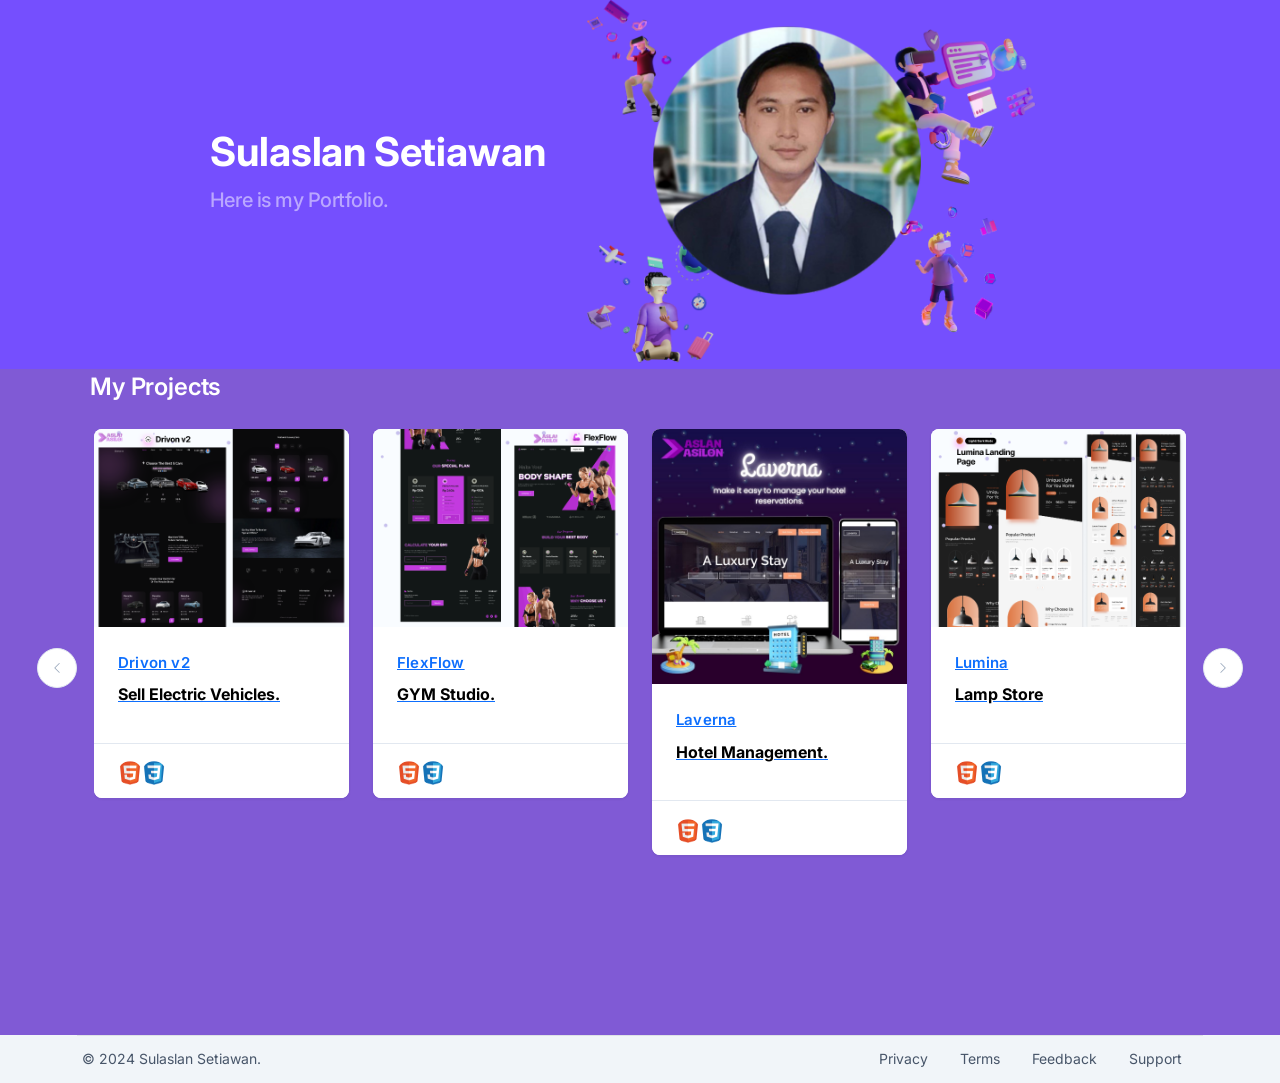
==== commit f46756f7: "update cover card" ====
--- a/index.html
+++ b/index.html
@@ -51,7 +51,7 @@
 
             <!-- Heading Section -->
             <div class="cards-container-heading">
-                <h2 class="text-white">Recommended to you</h2>
+                <h2 class="text-white">My Projects</h2>
             </div>
 
             <!-- Cards Section -->
@@ -67,244 +67,267 @@
 
 
                     <div class="cards swiper-wrapper">
-                        <!-- Card1 -->
-                        <div class="card swiper-slide">
-                            <a href="#php">
-
-                            <!-- Card Banner Image -->
-                            <img class="card-img-top" src="images/carousel4/php.png" alt="Card image cap">
-
-                            <!-- card Body -->
-                            <div class="card-body col">
-                                <div class="row cardBodyR">
-                                    <div class="cardR0">
-
-                                        <h5 class="">PHP PROGRAMMING LANGUAGE</h5>
-
-                                    </div>
-                                </div>
-
-                            </div>
-
-                            </a>
-
-                        </div>
-                        <!-- Card2 -->
-                        <div class="card swiper-slide">
-                            <img class="card-img-top" src="images/carousel4/basic-web.png" alt="Card image cap">
-
-
-                            <!-- card Body -->
-                            <div class="card-body col">
-                                <div class="row cardBodyR">
-                                    <div class="cardR0">
-
-                                        <h5 class="">Basic Website</h5>
-
-                                    </div>
-                                    
-                                </div>
-
-                            </div>
-
-                        </div>
-                        <!-- Card3 -->
-                        <div class="card swiper-slide">
-                            <img class="card-img-top" src="images/carousel1/card3.jpg" alt="Card image cap">
-
-
-                            <!-- card Body -->
-                            <div class="card-body col">
-                                <div class="row cardBodyR">
-                                    <div class="cardR0">
-
-                                        <h5 class="">Beginning Node.js, Express &<br> MongoDB Development <h5>
-
-                                    </div>
-                                    <div class="cardR1">
-                                        <span class="cardR1-1"><i class="bi bi-clock"></i> 1h 00m</span>
-                                        <span class="cardR1-2"><i class="bi bi-reception-3"></i></span>
-                                        <span class="cardR1-3">Intermediate</span>
-                                    </div>
-                                    <div class="cardR2">
-                                        <i class="bi bi-star-fill cardR2-1"></i>
-                                        <i class="bi bi-star-fill cardR2-1"></i>
-                                        <i class="bi bi-star-fill cardR2-1"></i>
-                                        <i class="bi bi-star-fill cardR2-1"></i>
-                                        <i class="bi bi-star-half cardR2-1"></i>
-                                        <span class="cardR2-2">4.0</span>
-                                        <span class="cardR2-3">(15,700)</span>
-                                    </div>
-
-                                    <div class="cardR3">
-                                        <span class="cardR3-1">$800</span>
-                                        <del class="cardR3-2">$950</del>
-                                    </div>
-                                </div>
-
-                            </div>
-
-                            <!-- card Footer -->
-                            <div class="card-body col card-footer">
-                                <div class="card-ftr-con">
-                                    <div class="card-ftr-pid-con">
-
-                                        <div class="card-ftr-profile"><img src="images/carousel1/card3Profile.jpg"
-                                                alt=""> </div>
-                                        <span>Sina Ray</span>
-                                    </div>
-                                    <div class="card-ftr-bookmark"><i class="bi bi-bookmark"></i></div>
-                                </div>
-                            </div>
-                        </div>
-                        <!-- Card4 -->
-                        <div class="card swiper-slide">
-                            <img class="card-img-top" src="images/carousel1/card4.jpg" alt="Card image cap">
-
-
-                            <!-- card Body -->
-                            <div class="card-body col">
-                                <div class="row cardBodyR">
-                                    <div class="cardR0">
-
-                                        <h5 class="">Laravel: The Ultimate Beginner’s<br> Guide to Learn Laravel Step by
-                                        </h5>
-
-                                    </div>
-                                    <div class="cardR1">
-                                        <span class="cardR1-1"><i class="bi bi-clock"></i> 1h 00m</span>
-                                        <span class="cardR1-2"><i class="bi bi-reception-3"></i></span>
-                                        <span class="cardR1-3">Beginner</span>
-                                    </div>
-                                    <div class="cardR2">
-                                        <i class="bi bi-star-fill cardR2-1"></i>
-                                        <i class="bi bi-star-fill cardR2-1"></i>
-                                        <i class="bi bi-star-fill cardR2-1"></i>
-                                        <i class="bi bi-star-fill cardR2-1"></i>
-                                        <i class="bi bi-star-half cardR2-1"></i>
-                                        <span class="cardR2-2">4.5</span>
-                                        <span class="cardR2-3">(2,500)</span>
-                                    </div>
-
-                                    <div class="cardR3">
-                                        <span class="cardR3-1">$170</span>
-                                        <del class="cardR3-2">$220</del>
-                                    </div>
-                                </div>
-
-                            </div>
-
-                            <!-- card Footer -->
-                            <div class="card-body col card-footer">
-                                <div class="card-ftr-con">
-                                    <div class="card-ftr-pid-con">
-
-                                        <div class="card-ftr-profile"><img src="images/carousel1/card4Profile.jpg"
-                                                alt=""> </div>
-                                        <span>Sobo Rikhan</span>
-                                    </div>
-                                    <div class="card-ftr-bookmark"><i class="bi bi-bookmark"></i></div>
-                                </div>
-                            </div>
-                        </div>
-                        <!-- Card 5 -->
-                        <div class="card swiper-slide">
-                            <img class="card-img-top" src="images/carousel1/card5.jpg" alt="Card image cap">
-
-
-                            <!-- card Body -->
-                            <div class="card-body col">
-                                <div class="row cardBodyR">
-                                    <div class="cardR0">
-
-                                        <h5 class="">How to easily create a website <br> with React</h5>
-
-                                    </div>
-                                    <div class="cardR1">
-                                        <span class="cardR1-1"><i class="bi bi-clock"></i> 3h 55m</span>
-                                        <span class="cardR1-2"><i class="bi bi-reception-3"></i></span>
-                                        <span class="cardR1-3">Advance</span>
-                                    </div>
-                                    <div class="cardR2">
-                                        <i class="bi bi-star-fill cardR2-1"></i>
-                                        <i class="bi bi-star-fill cardR2-1"></i>
-                                        <i class="bi bi-star-fill cardR2-1"></i>
-                                        <i class="bi bi-star-fill cardR2-1"></i>
-                                        <i class="bi bi-star-half cardR2-1"></i>
-                                        <span class="cardR2-2">4.5</span>
-                                        <span class="cardR2-3">(1,500)</span>
-                                    </div>
-
-                                    <div class="cardR3">
-                                        <span class="cardR3-1">$600</span>
-                                        <del class="cardR3-2">$750</del>
-                                    </div>
-                                </div>
-
-                            </div>
-
-                            <!-- card Footer -->
-                            <div class="card-body col card-footer">
-                                <div class="card-ftr-con">
-                                    <div class="card-ftr-pid-con">
-
-                                        <div class="card-ftr-profile"><img src="images/carousel1/card5Profile.jpg"
-                                                alt=""> </div>
-                                        <span>April Noms</span>
-                                    </div>
-                                    <div class="card-ftr-bookmark"><i class="bi bi-bookmark"></i></div>
-                                </div>
-                            </div>
-                        </div>
-                        <!-- Card 6 -->
-                        <div class="card swiper-slide">
-                            <img class="card-img-top" src="images/carousel1/card6.jpg" alt="Card image cap">
-
-
-                            <!-- card Body -->
-                            <div class="card-body col">
-                                <div class="row cardBodyR">
-                                    <div class="cardR0">
-
-                                        <h5 class="">Angular - the complete guide for beginner</h5>
-
-                                    </div>
-                                    <div class="cardR1">
-                                        <span class="cardR1-1"><i class="bi bi-clock"></i> 2h 46m</span>
-                                        <span class="cardR1-2"><i class="bi bi-reception-3"></i></span>
-                                        <span class="cardR1-3">Intermediate</span>
-                                    </div>
-                                    <div class="cardR2">
-                                        <i class="bi bi-star-fill cardR2-1"></i>
-                                        <i class="bi bi-star-fill cardR2-1"></i>
-                                        <i class="bi bi-star-fill cardR2-1"></i>
-                                        <i class="bi bi-star-fill cardR2-1"></i>
-                                        <i class="bi bi-star-half cardR2-1"></i>
-                                        <span class="cardR2-2">4.5</span>
-                                        <span class="cardR2-3">(1,600)</span>
-                                    </div>
-
-                                    <div class="cardR3">
-                                        <span class="cardR3-1">$600</span>
-                                        <del class="cardR3-2">$750</del>
-                                    </div>
-                                </div>
-
-                            </div>
-
-                            <!-- card Footer -->
-                            <div class="card-body col card-footer">
-                                <div class="card-ftr-con">
-                                    <div class="card-ftr-pid-con">
-
-                                        <div class="card-ftr-profile"><img src="images/carousel1/card6Profile.jpg"
-                                                alt=""> </div>
-                                        <span>Jacob Jones</span>
-                                    </div>
-                                    <div class="card-ftr-bookmark"><i class="bi bi-bookmark"></i></div>
-                                </div>
-                            </div>
-                        </div>
+
+                    
+                        <!-- Drivon -->
+                        <div class="card swiper-slide">
+                            <a href="http://drivonv2.sulaslansetiawan.cfd/">
+
+                                <!-- Card Banner Image -->
+                                <img class="card-img-top" src="cover-image/drivon-v2-figma.png" alt="Card image cap">
+
+                                <!-- card Body -->
+                                <div class="card-body col">
+                                    <div class="row cardBodyR">
+                                        <div class="cardR0">
+
+                                            <h5 class="">Drivon v2</h5>
+                                            <p style="color:black;">Sell Electric Vehicles.</p>
+                                        </div>
+                                    </div>
+
+                                </div>
+                                    
+                                <!-- card Footer -->
+                                <div class="card-body col card-footer">
+                                    <div class="card-ftr-con">
+                                        <div class="card-ftr-pid-con">
+                                            <div class="card-ftr-profile"><img src="icons/HTML5.png"alt=""></div>
+                                            <div class="card-ftr-profile"><img src="icons/CSS3.png"alt=""></div>
+                                            <div class="card-ftr-profile"><img src="icons/Javascript.png"alt=""></div>
+                                            <div class="card-ftr-profile"><img src="icons/laravel.png"alt=""></div>
+                                            <div class="card-ftr-profile"><img src="icons/Codeigniter.png"alt=""></div>
+                                        </div>
+                                        <br>
+                                    </div>
+                                </div>
+
+                            </a>
+
+                        </div>
+
+
+                        <!-- FlexFlow -->
+                        <div class="card swiper-slide">
+                            <a href="http://flexflow.sulaslansetiawan.cfd/">
+
+                                <!-- Card Banner Image -->
+                                <img class="card-img-top" src="cover-image/FlexFlow-figma.png" alt="Card image cap">
+
+                                <!-- card Body -->
+                                <div class="card-body col">
+                                    <div class="row cardBodyR">
+                                        <div class="cardR0">
+                                            <h5 class="">FlexFlow</h5>
+                                            <p style="color:black;">GYM Studio.</p>
+                                        </div>
+                                    </div>
+
+                                </div>
+                                    
+                                <!-- card Footer -->
+                                <div class="card-body col card-footer">
+                                    <div class="card-ftr-con">
+                                        <div class="card-ftr-pid-con">
+                                            <div class="card-ftr-profile"><img src="icons/HTML5.png"alt=""></div>
+                                            <div class="card-ftr-profile"><img src="icons/CSS3.png"alt=""></div>
+                                            <div class="card-ftr-profile"><img src="icons/Javascript.png"alt=""></div>
+                                            <div class="card-ftr-profile"><img src="icons/laravel.png"alt=""></div>
+                                            <div class="card-ftr-profile"><img src="icons/Codeigniter.png"alt=""></div>
+                                        </div>
+                                        <br>
+                                    </div>
+                                </div>
+
+                            </a>
+
+                        </div>
+
+
+                        <!-- Laverna -->
+                        <div class="card swiper-slide">
+                            <a href="http://laverna.sulaslansetiawan.cfd/">
+
+                                <!-- Card Banner Image -->
+                                <img class="card-img-top" src="cover-image/Laverna-canva.jpg" alt="Card image cap">
+
+                                <!-- card Body -->
+                                <div class="card-body col">
+                                    <div class="row cardBodyR">
+                                        <div class="cardR0">
+                                            <h5 class="">Laverna</h5>
+                                            <p style="color:black;">Hotel Management.</p>
+                                        </div>
+                                    </div>
+
+                                </div>
+                                    
+                                <!-- card Footer -->
+                                <div class="card-body col card-footer">
+                                    <div class="card-ftr-con">
+                                        <div class="card-ftr-pid-con">
+                                            <div class="card-ftr-profile"><img src="icons/HTML5.png"alt=""></div>
+                                            <div class="card-ftr-profile"><img src="icons/CSS3.png"alt=""></div>
+                                            <div class="card-ftr-profile"><img src="icons/Javascript.png"alt=""></div>
+                                            <div class="card-ftr-profile"><img src="icons/laravel.png"alt=""></div>
+                                            <div class="card-ftr-profile"><img src="icons/Codeigniter.png"alt=""></div>
+                                        </div>
+                                        <br>
+                                    </div>
+                                </div>
+
+                            </a>
+
+                        </div>
+
+
+                        <!-- Lumina -->
+                        <div class="card swiper-slide">
+                            <a href="http://lumina.sulaslansetiawan.cfd/">
+
+                                <!-- Card Banner Image -->
+                                <img class="card-img-top" src="cover-image/Lumina Thumbnail.png" alt="Card image cap">
+
+                                <!-- card Body -->
+                                <div class="card-body col">
+                                    <div class="row cardBodyR">
+                                        <div class="cardR0">
+                                            <h5 class="">Lumina</h5>
+                                            <p style="color:black;">Lamp Store</p>
+                                        </div>
+                                    </div>
+
+                                </div>
+                                    
+                                <!-- card Footer -->
+                                <div class="card-body col card-footer">
+                                    <div class="card-ftr-con">
+                                        <div class="card-ftr-pid-con">
+                                            <div class="card-ftr-profile"><img src="icons/HTML5.png"alt=""></div>
+                                            <div class="card-ftr-profile"><img src="icons/CSS3.png"alt=""></div>
+                                            <div class="card-ftr-profile"><img src="icons/Javascript.png"alt=""></div>
+                                            <div class="card-ftr-profile"><img src="icons/laravel.png"alt=""></div>
+                                            <div class="card-ftr-profile"><img src="icons/Codeigniter.png"alt=""></div>
+                                        </div>
+                                        <br>
+                                    </div>
+                                </div>
+
+                            </a>
+
+                        </div>
+
+
+                        <!-- Nebraska -->
+                        <div class="card swiper-slide">
+                            <a href="http://nebraska.sulaslansetiawan.cfd/">
+
+                                <!-- Card Banner Image -->
+                                <img class="card-img-top" src="cover-image/NEBRASKA-V2-figma.png" alt="Card image cap">
+
+                                <!-- card Body -->
+                                <div class="card-body col">
+                                    <div class="row cardBodyR">
+                                        <div class="cardR0">
+                                            <h5 class="">Nebraska</h5>
+                                            <p style="color:black;">E-commerce</p>
+                                        </div>
+                                    </div>
+
+                                </div>
+                                    
+                                <!-- card Footer -->
+                                <div class="card-body col card-footer">
+                                    <div class="card-ftr-con">
+                                        <div class="card-ftr-pid-con">
+                                            <div class="card-ftr-profile"><img src="icons/HTML5.png"alt=""></div>
+                                            <div class="card-ftr-profile"><img src="icons/CSS3.png"alt=""></div>
+                                            <div class="card-ftr-profile"><img src="icons/Javascript.png"alt=""></div>
+                                            <div class="card-ftr-profile"><img src="icons/laravel.png"alt=""></div>
+                                            <div class="card-ftr-profile"><img src="icons/Codeigniter.png"alt=""></div>
+                                        </div>
+                                        <br>
+                                    </div>
+                                </div>
+
+                            </a>
+
+                        </div>
+
+
+                        <!-- Ogani -->
+                        <div class="card swiper-slide">
+                            <a href="http://ogani.sulaslansetiawan.cfd/">
+
+                                <!-- Card Banner Image -->
+                                <img class="card-img-top" src="cover-image/OGANI-figma.png" alt="Card image cap">
+
+                                <!-- card Body -->
+                                <div class="card-body col">
+                                    <div class="row cardBodyR">
+                                        <div class="cardR0">
+                                            <h5 class="">Ogani</h5>
+                                            <p style="color:black;">Decorative Plants</p>
+                                        </div>
+                                    </div>
+
+                                </div>
+                                    
+                                <!-- card Footer -->
+                                <div class="card-body col card-footer">
+                                    <div class="card-ftr-con">
+                                        <div class="card-ftr-pid-con">
+                                            <div class="card-ftr-profile"><img src="icons/HTML5.png"alt=""></div>
+                                            <div class="card-ftr-profile"><img src="icons/CSS3.png"alt=""></div>
+                                            <div class="card-ftr-profile"><img src="icons/Javascript.png"alt=""></div>
+                                            <div class="card-ftr-profile"><img src="icons/laravel.png"alt=""></div>
+                                            <div class="card-ftr-profile"><img src="icons/Codeigniter.png"alt=""></div>
+                                        </div>
+                                        <br>
+                                    </div>
+                                </div>
+
+                            </a>
+
+                        </div>
+
+
+                        <!-- Suktura -->
+                        <div class="card swiper-slide">
+                            <a href="http://suktura.sulaslansetiawan.cfd/">
+
+                                <!-- Card Banner Image -->
+                                <img class="card-img-top" src="cover-image/Suktura-figma.png" alt="Card image cap">
+
+                                <!-- card Body -->
+                                <div class="card-body col">
+                                    <div class="row cardBodyR">
+                                        <div class="cardR0">
+                                            <h5 class="">Suktura</h5>
+                                            <p style="color:black;">Property</p>
+                                        </div>
+                                    </div>
+
+                                </div>
+                                    
+                                <!-- card Footer -->
+                                <div class="card-body col card-footer">
+                                    <div class="card-ftr-con">
+                                        <div class="card-ftr-pid-con">
+                                            <div class="card-ftr-profile"><img src="icons/HTML5.png"alt=""></div>
+                                            <div class="card-ftr-profile"><img src="icons/CSS3.png"alt=""></div>
+                                            <div class="card-ftr-profile"><img src="icons/Javascript.png"alt=""></div>
+                                            <div class="card-ftr-profile"><img src="icons/laravel.png"alt=""></div>
+                                            <div class="card-ftr-profile"><img src="icons/Codeigniter.png"alt=""></div>
+                                        </div>
+                                        <br>
+                                    </div>
+                                </div>
+
+                            </a>
+
+                        </div>
+                        
                     </div>
 
 
@@ -321,835 +344,7 @@
         </div>
     </section>
 
-    <!-- card carousel-PHP -->
-
-    <section id="php" class="cards-carousel cards-carousel-2 container-fluid" style="background-color: #805ad5 !important;">
-        <div class="container cards-container">
-
-            <!-- Heading Section -->
-            <div class="cards-container-heading">
-
-                <h2 class="text-white">PHP Projects</h2>
-
-            </div>
-
-            <!-- Cards Section -->
-            <div class="position-relative cards-container-body">
-
-                <!-- Left Arrow -->
-                <div class="arrow-container-l arrow-container-l2">
-                    <i id="left-arrow" class="bi bi-chevron-left"></i>
-                </div>
-
-                <!-- Cards -->
-                <div class="carousel cards-slider swiper mySwiper">
-
-
-                    <div class="cards swiper-wrapper">
-                        <!-- Laravel  -->
-                        <div class="card swiper-slide">
-                            <a href="#laravel">
-
-                            <!-- Card Banner Image -->
-                            <img class="card-img-top" src="images/carousel4/php - laravel.png" alt="Card image cap">
-
-                            <!-- card Body -->
-                            <div class="card-body col">
-                                <div class="row cardBodyR">
-                                    <div class="cardR0">
-
-                                        <h5 class="">Laravel</h5>
-
-                                    </div>
-                                </div>
-
-                            </div>
-
-                            </a>
-
-                        </div>
-                        <!-- Codeigniter -->
-                        <div class="card swiper-slide">
-                            <img class="card-img-top" src="images/carousel4/php - codeigniter.png" alt="Card image cap">
-
-
-                            <!-- card Body -->
-                            <div class="card-body col">
-                                <div class="row cardBodyR">
-                                    <div class="cardR0">
-
-                                        <h5 class="">Codeigniter</h5>
-
-                                    </div>
-                                    
-                                </div>
-
-                            </div>
-
-                        </div>
-                    </div>
-
-
-                    <div class="swiper-pagination"></div>
-                </div>
-
-                <!-- Right Arrow -->
-                <div class="arrow-container-r arrow-container-r2">
-
-                    <i id="right-arrow" class="bi bi-chevron-right"></i>
-                </div>
-            </div>
-        </div>
-
-    </section>
-
-    <!-- card carousel-Laravel -->
-
-    <section id="laravel" class="cards-carousel cards-carousel-2 container-fluid" style="background-color: #805ad5 !important;">
-        <div class="container cards-container">
-
-            <!-- Heading Section -->
-            <div class="cards-container-heading">
-
-                <h2 class="text-white">Laravel Projects</h2>
-
-            </div>
-
-            <!-- Cards Section -->
-            <div class="position-relative cards-container-body">
-
-                <!-- Left Arrow -->
-                <div class="arrow-container-l arrow-container-l2">
-                    <i id="left-arrow" class="bi bi-chevron-left"></i>
-                </div>
-
-                <!-- Cards -->
-                <div class="carousel cards-slider swiper mySwiper">
-
-
-                    <div class="cards swiper-wrapper">
-                        <!-- Laravel  -->
-                        <div class="card swiper-slide">
-                            <a href="../ogani_htmlcss/index.html">
-
-                            <!-- Card Banner Image -->
-                            <img class="card-img-top" src="../ogani_htmlcss/ogani-canva.jpg" alt="Card image cap">
-
-                            <!-- card Body -->
-                            <div class="card-body col">
-                                <div class="row cardBodyR">
-                                    <div class="cardR0">
-
-                                        <h5 class="">Ogani</h5>
-
-                                    </div>
-                                </div>
-
-                            </div>
-
-                            </a>
-
-                        </div>
-                        <!-- Codeigniter -->
-                        <div class="card swiper-slide">
-                            <img class="card-img-top" src="images/carousel4/php - codeigniter.png" alt="Card image cap">
-
-
-                            <!-- card Body -->
-                            <div class="card-body col">
-                                <div class="row cardBodyR">
-                                    <div class="cardR0">
-
-                                        <h5 class="">Lumina</h5>
-
-                                    </div>
-                                    
-                                </div>
-
-                            </div>
-
-                        </div>
-                    </div>
-
-
-                    <div class="swiper-pagination"></div>
-                </div>
-
-                <!-- Right Arrow -->
-                <div class="arrow-container-r arrow-container-r2">
-
-                    <i id="right-arrow" class="bi bi-chevron-right"></i>
-                </div>
-            </div>
-        </div>
-
-    </section>
-
-    <section class="cards-carousel cards-carousel-2 container-fluid" style="background-color: #805ad5 !important;">
-        <div class="container cards-container">
-
-            <!-- Heading Section -->
-            <div class="cards-container-heading">
-
-                <h2 class="text-white">Most Popular</h2>
-
-            </div>
-
-            <!-- Cards Section -->
-            <div class="position-relative cards-container-body">
-
-                <!-- Left Arrow -->
-                <div class="arrow-container-l arrow-container-l2">
-                    <i id="left-arrow" class="bi bi-chevron-left"></i>
-                </div>
-
-                <!-- Cards -->
-                <div class="carousel cards-slider swiper mySwiper2">
-                    <div class="cards swiper-wrapper">
-                        <!-- Card1 -->
-                        <div class="card swiper-slide">
-                            <img class="card-img-top" src="images/carousel2/card1.jpg" alt="Card image cap">
-
-                            <!-- card Body -->
-                            <div class="card-body col">
-                                <div class="row cardBodyR">
-                                    <div class="cardR0">
-
-                                        <h5 class="">HTML Full Course - Build a Website Tutorial</h5>
-
-                                    </div>
-                                    <div class="cardR1">
-                                        <span class="cardR1-1"><i class="bi bi-clock"></i> 3h 16m</span>
-                                        <span class="cardR1-2"><i class="bi bi-reception-3"></i></span>
-                                        <span class="cardR1-3">Beginner</span>
-                                    </div>
-                                    <div class="cardR2">
-                                        <i class="bi bi-star-fill cardR2-1"></i>
-                                        <i class="bi bi-star-fill cardR2-1"></i>
-                                        <i class="bi bi-star-fill cardR2-1"></i>
-                                        <i class="bi bi-star-fill cardR2-1"></i>
-                                        <i class="bi bi-star-half cardR2-1"></i>
-                                        <span class="cardR2-2">3.0</span>
-                                        <span class="cardR2-3">(1,600)</span>
-                                    </div>
-
-                                    <div class="cardR3">
-                                        <span class="cardR3-1">$550</span>
-                                        <del class="cardR3-2">$700</del>
-                                    </div>
-                                </div>
-
-                            </div>
-
-                            <!-- card Footer -->
-                            <div class="card-body col card-footer">
-                                <div class="card-ftr-con">
-                                    <div class="card-ftr-pid-con">
-
-                                        <div class="card-ftr-profile"><img src="images/carousel2/card1Profile.jpg"
-                                                alt=""> </div>
-                                        <span>Miston Wilson</span>
-                                    </div>
-                                    <div class="card-ftr-bookmark"><i class="bi bi-bookmark"></i></div>
-                                </div>
-                            </div>
-                        </div>
-                        <!-- Card2 -->
-                        <div class="card swiper-slide">
-                            <img class="card-img-top" src="images/carousel2/card2.jpg" alt="Card image cap">
-
-
-                            <!-- card Body -->
-                            <div class="card-body col">
-                                <div class="row cardBodyR">
-                                    <div class="cardR0">
-
-                                        <h5 class="">A Complete Beginner’s Guide to JavaScript</h5>
-
-                                    </div>
-                                    <div class="cardR1">
-                                        <span class="cardR1-1"><i class="bi bi-clock"></i> 4h 10m</span>
-                                        <span class="cardR1-2"><i class="bi bi-reception-3"></i></span>
-                                        <span class="cardR1-3">Advance</span>
-                                    </div>
-                                    <div class="cardR2">
-                                        <i class="bi bi-star-fill cardR2-1"></i>
-                                        <i class="bi bi-star-fill cardR2-1"></i>
-                                        <i class="bi bi-star-fill cardR2-1"></i>
-                                        <i class="bi bi-star-fill cardR2-1"></i>
-                                        <i class="bi bi-star-half cardR2-1"></i>
-                                        <span class="cardR2-2">3.5</span>
-                                        <span class="cardR2-3">(7,500)</span>
-                                    </div>
-
-                                    <div class="cardR3">
-                                        <span class="cardR3-1">$700</span>
-                                        <del class="cardR3-2">$950</del>
-                                    </div>
-                                </div>
-
-                            </div>
-
-                            <!-- card Footer -->
-                            <div class="card-body col card-footer">
-                                <div class="card-ftr-con">
-                                    <div class="card-ftr-pid-con">
-
-                                        <div class="card-ftr-profile"><img src="images/carousel2/card2Profile.jpg"
-                                                alt=""> </div>
-                                        <span>Jenny Wilson</span>
-                                    </div>
-                                    <div class="card-ftr-bookmark"><i class="bi bi-bookmark"></i></div>
-                                </div>
-                            </div>
-                        </div>
-                        <!-- Card3 -->
-                        <div class="card swiper-slide">
-                            <img class="card-img-top" src="images/carousel2/card3.jpg" alt="Card image cap">
-
-
-                            <!-- card Body -->
-                            <div class="card-body col">
-                                <div class="row cardBodyR">
-                                    <div class="cardR0">
-
-                                        <h5 class="">Beginning Node.js, Express & MongoDB Development <h5>
-
-                                    </div>
-                                    <div class="cardR1">
-                                        <span class="cardR1-1"><i class="bi bi-clock"></i> 2h 00m</span>
-                                        <span class="cardR1-2"><i class="bi bi-reception-3"></i></span>
-                                        <span class="cardR1-3">Intermediate</span>
-                                    </div>
-                                    <div class="cardR2">
-                                        <i class="bi bi-star-fill cardR2-1"></i>
-                                        <i class="bi bi-star-fill cardR2-1"></i>
-                                        <i class="bi bi-star-fill cardR2-1"></i>
-                                        <i class="bi bi-star-fill cardR2-1"></i>
-                                        <i class="bi bi-star-half cardR2-1"></i>
-                                        <span class="cardR2-2">4.0</span>
-                                        <span class="cardR2-3">(15,700)</span>
-                                    </div>
-
-                                    <div class="cardR3">
-                                        <span class="cardR3-1">$800</span>
-                                        <del class="cardR3-2">$950</del>
-                                    </div>
-                                </div>
-
-                            </div>
-
-                            <!-- card Footer -->
-                            <div class="card-body col card-footer">
-                                <div class="card-ftr-con">
-                                    <div class="card-ftr-pid-con">
-
-                                        <div class="card-ftr-profile"><img src="images/carousel2/card3Profile.jpg"
-                                                alt=""> </div>
-                                        <span>Sina Ray</span>
-                                    </div>
-                                    <div class="card-ftr-bookmark"><i class="bi bi-bookmark"></i></div>
-                                </div>
-                            </div>
-                        </div>
-                        <!-- Card4 -->
-                        <div class="card swiper-slide">
-                            <img class="card-img-top" src="images/carousel2/card4.jpg" alt="Card image cap">
-                            <!-- card Body -->
-                            <div class="card-body col">
-                                <div class="row cardBodyR">
-
-                                    <div class="cardR0">
-
-                                        <h5 class=""> How to easily create a website with React </h5>
-
-                                    </div>
-                                    <div class="cardR1">
-                                        <span class="cardR1-1"><i class="bi bi-clock"></i> 3h 55m</span>
-                                        <span class="cardR1-2"><i class="bi bi-reception-3"></i></span>
-                                        <span class="cardR1-3">Advance</span>
-                                    </div>
-                                    <div class="cardR2">
-                                        <i class="bi bi-star-fill cardR2-1"></i>
-                                        <i class="bi bi-star-fill cardR2-1"></i>
-                                        <i class="bi bi-star-fill cardR2-1"></i>
-                                        <i class="bi bi-star-fill cardR2-1"></i>
-                                        <i class="bi bi-star-half cardR2-1"></i>
-                                        <span class="cardR2-2">4.5</span>
-                                        <span class="cardR2-3">(1,500)</span>
-                                    </div>
-                                    <div class="cardR3">
-                                        <span class="cardR3-1">$600</span>
-                                        <del class="cardR3-2">$750</del>
-                                    </div>
-
-                                </div>
-
-                            </div>
-
-                            <!-- card Footer -->
-                            <div class="card-body col card-footer">
-                                <div class="card-ftr-con">
-                                    <div class="card-ftr-pid-con">
-
-                                        <div class="card-ftr-profile"><img src="images/carousel2/card4Profile.jpg"
-                                                alt=""> </div>
-                                        <span>April Noms</span>
-                                    </div>
-                                    <div class="card-ftr-bookmark"><i class="bi bi-bookmark"></i></div>
-                                </div>
-                            </div>
-                        </div>
-                        <!-- Card 5 -->
-                        <div class="card swiper-slide">
-                            <img class="card-img-top" src="images/carousel2/card5.jpg" alt="Card image cap">
-
-
-                            <!-- card Body -->
-                            <div class="card-body col">
-                                <div class="row cardBodyR">
-                                    <div class="cardR0">
-
-                                        <h5 class="">Angular - the complete guide for beginner</h5>
-
-                                    </div>
-                                    <div class="cardR1">
-                                        <span class="cardR1-1"><i class="bi bi-clock"></i> 2h 46m</span>
-                                        <span class="cardR1-2"><i class="bi bi-reception-3"></i></span>
-                                        <span class="cardR1-3">Intermediate</span>
-                                    </div>
-                                    <div class="cardR2">
-                                        <i class="bi bi-star-fill cardR2-1"></i>
-                                        <i class="bi bi-star-fill cardR2-1"></i>
-                                        <i class="bi bi-star-fill cardR2-1"></i>
-                                        <i class="bi bi-star-fill cardR2-1"></i>
-                                        <i class="bi bi-star-half cardR2-1"></i>
-                                        <span class="cardR2-2">4.5</span>
-                                        <span class="cardR2-3">(1,600)</span>
-                                    </div>
-
-                                    <div class="cardR3">
-                                        <span class="cardR3-1">$600</span>
-                                        <del class="cardR3-2">$750</del>
-                                    </div>
-                                </div>
-
-                            </div>
-
-                            <!-- card Footer -->
-                            <div class="card-body col card-footer">
-                                <div class="card-ftr-con">
-                                    <div class="card-ftr-pid-con">
-
-                                        <div class="card-ftr-profile"><img src="images/carousel2/card5Profile.jpg"
-                                                alt=""> </div>
-                                        <span>Jacob Jones</span>
-                                    </div>
-                                    <div class="card-ftr-bookmark"><i class="bi bi-bookmark"></i></div>
-                                </div>
-                            </div>
-                        </div>
-                        <!-- Card 6 -->
-                        <div class="card swiper-slide">
-                            <img class="card-img-top" src="images/carousel2/card6.jpg" alt="Card image cap">
-
-                            <!-- card Body -->
-                            <div class="card-body col">
-                                <div class="row cardBodyR">
-                                    <div class="cardR0">
-                                        <h5 class=""> Laravel: The Ultimate Beginner's Guide to Learn Laravel Step by
-                                        </h5>
-                                    </div>
-                                    <div class="cardR1">
-                                        <span class="cardR1-1"><i class="bi bi-clock"></i> 2h 46m</span>
-                                        <span class="cardR1-2"><i class="bi bi-reception-3"></i></span>
-                                        <span class="cardR1-3">Beginner</span>
-                                    </div>
-                                    <div class="cardR2">
-                                        <i class="bi bi-star-fill cardR2-1"></i>
-                                        <i class="bi bi-star-fill cardR2-1"></i>
-                                        <i class="bi bi-star-fill cardR2-1"></i>
-                                        <i class="bi bi-star-fill cardR2-1"></i>
-                                        <i class="bi bi-star-half cardR2-1"></i>
-                                        <span class="cardR2-2">4.5</span>
-                                        <span class="cardR2-3">(11,500)</span>
-                                    </div>
-
-                                    <div class="cardR3">
-                                        <span class="cardR3-1">$600</span>
-                                        <del class="cardR3-2">$750</del>
-                                    </div>
-                                </div>
-
-                            </div>
-
-                            <!-- card Footer -->
-                            <div class="card-body col card-footer">
-                                <div class="card-ftr-con">
-                                    <div class="card-ftr-pid-con">
-
-                                        <div class="card-ftr-profile"><img src="images/carousel2/card6Profile.jpg"
-                                                alt=""> </div>
-                                        <span>Sobo Rikhan</span>
-                                    </div>
-                                    <div class="card-ftr-bookmark"><i class="bi bi-bookmark"></i></div>
-                                </div>
-                            </div>
-                        </div>
-
-
-                    </div>
-                    <div class="swiper-pagination2"></div>
-                </div>
-
-                <!-- Right Arrow -->
-                <div class="arrow-container-r arrow-container-r2">
-
-                    <i id="right-arrow" class="bi bi-chevron-right"></i>
-                </div>
-            </div>
-        </div>
-
-    </section>
-
-    <!-- card carousel-3 -->
-
-    <section class="cards-carousel cards-carousel-3 container-fluid" style="background-color: #805ad5 !important;">
-        <div class="container cards-container">
-
-            <!-- Heading Section -->
-            <div class="cards-container-heading">
-
-                <h2 class="text-white">Trending</h2>
-
-            </div>
-
-            <!-- Cards Section -->
-            <div class="position-relative cards-container-body">
-
-                <!-- Left Arrow -->
-                <div class="arrow-container-l arrow-container-l3">
-                    <i id="left-arrow" class="bi bi-chevron-left"></i>
-                </div>
-
-                <!-- Cards -->
-                <div class="carousel cards-slider swiper mySwiper3">
-                    <div class="cards swiper-wrapper">
-
-                        <!-- Card1 -->
-                        <div class="card swiper-slide">
-                            <img class="card-img-top" src="images/carousel3/card1.jpg" alt="Card image cap">
-                            <!-- card Body -->
-                            <div class="card-body col">
-                                <div class="row cardBodyR">
-                                    <div class="cardR0">
-
-                                        <h5 class="">Revolutionize how you build the web</h5>
-
-                                    </div>
-                                    <div class="cardR1">
-                                        <span class="cardR1-1"><i class="bi bi-clock"></i> 1h 46m</span>
-                                        <span class="cardR1-2"><i class="bi bi-reception-3"></i></span>
-                                        <span class="cardR1-3">Intermediate</span>
-                                    </div>
-                                    <div class="cardR2">
-                                        <i class="bi bi-star-fill cardR2-1"></i>
-                                        <i class="bi bi-star-fill cardR2-1"></i>
-                                        <i class="bi bi-star-fill cardR2-1"></i>
-                                        <i class="bi bi-star-fill cardR2-1"></i>
-                                        <i class="bi bi-star-half cardR2-1"></i>
-                                        <span class="cardR2-2">2.0</span>
-                                        <span class="cardR2-3">(16,500)</span>
-                                    </div>
-
-                                    <div class="cardR3">
-                                        <span class="cardR3-1">$800</span>
-                                        <del class="cardR3-2">$850</del>
-                                    </div>
-                                </div>
-
-                            </div>
-
-                            <!-- card Footer -->
-                            <div class="card-body col card-footer">
-                                <div class="card-ftr-con">
-                                    <div class="card-ftr-pid-con">
-
-                                        <div class="card-ftr-profile"><img src="images/carousel3/card1Profile.jpg"
-                                                alt=""> </div>
-                                        <span>Jenny Wilson</span>
-                                    </div>
-                                    <div class="card-ftr-bookmark"><i class="bi bi-bookmark"></i></div>
-                                </div>
-                            </div>
-                        </div>
-                        <!-- Card2 -->
-                        <div class="card swiper-slide">
-                            <img class="card-img-top" src="images/carousel3/card2.jpg" alt="Card image cap">
-
-
-                            <!-- card Body -->
-                            <div class="card-body col">
-                                <div class="row cardBodyR">
-                                    <div class="cardR0">
-
-                                        <h5 class="">HTML Full Course - Build a Website Tutorial</h5>
-
-                                    </div>
-                                    <div class="cardR1">
-                                        <span class="cardR1-1"><i class="bi bi-clock"></i> 3h 16m</span>
-                                        <span class="cardR1-2"><i class="bi bi-reception-3"></i></span>
-                                        <span class="cardR1-3">Beginner</span>
-                                    </div>
-                                    <div class="cardR2">
-                                        <i class="bi bi-star-fill cardR2-1"></i>
-                                        <i class="bi bi-star-fill cardR2-1"></i>
-                                        <i class="bi bi-star-fill cardR2-1"></i>
-                                        <i class="bi bi-star-fill cardR2-1"></i>
-                                        <i class="bi bi-star-half cardR2-1"></i>
-                                        <span class="cardR2-2">3.0</span>
-                                        <span class="cardR2-3">(1,600)</span>
-                                    </div>
-
-                                    <div class="cardR3">
-                                        <span class="cardR3-1">$550</span>
-                                        <del class="cardR3-2">$700</del>
-                                    </div>
-                                </div>
-
-                            </div>
-
-                            <!-- card Footer -->
-                            <div class="card-body col card-footer">
-                                <div class="card-ftr-con">
-                                    <div class="card-ftr-pid-con">
-
-                                        <div class="card-ftr-profile"><img src="images/carousel3/card2Profile.jpg"
-                                                alt=""> </div>
-                                        <span>Miston Wilson</span>
-                                    </div>
-                                    <div class="card-ftr-bookmark"><i class="bi bi-bookmark"></i></div>
-                                </div>
-                            </div>
-                        </div>
-                        <!-- Card3 -->
-                        <div class="card swiper-slide">
-                            <img class="card-img-top" src="images/carousel3/card3.jpg" alt="Card image cap">
-
-
-                            <!-- card Body -->
-                            <div class="card-body col">
-                                <div class="row cardBodyR">
-                                    <div class="cardR0">
-
-                                        <h5 class=""> Beginning Node.js, Express & MongoDB Development <h5>
-
-                                    </div>
-                                    <div class="cardR1">
-                                        <span class="cardR1-1"><i class="bi bi-clock"></i> 2h 00m</span>
-                                        <span class="cardR1-2"><i class="bi bi-reception-3"></i></span>
-                                        <span class="cardR1-3">Intermediate</span>
-                                    </div>
-                                    <div class="cardR2">
-                                        <i class="bi bi-star-fill cardR2-1"></i>
-                                        <i class="bi bi-star-fill cardR2-1"></i>
-                                        <i class="bi bi-star-fill cardR2-1"></i>
-                                        <i class="bi bi-star-fill cardR2-1"></i>
-                                        <i class="bi bi-star-half cardR2-1"></i>
-                                        <span class="cardR2-2">4.0</span>
-                                        <span class="cardR2-3">(15,700)</span>
-                                    </div>
-
-                                    <div class="cardR3">
-                                        <span class="cardR3-1">$800</span>
-                                        <del class="cardR3-2">$950</del>
-                                    </div>
-                                </div>
-
-                            </div>
-
-                            <!-- card Footer -->
-                            <div class="card-body col card-footer">
-                                <div class="card-ftr-con">
-                                    <div class="card-ftr-pid-con">
-
-                                        <div class="card-ftr-profile"><img src="images/carousel3/card3Profile.jpg"
-                                                alt=""> </div>
-                                        <span>Sina Ray</span>
-                                    </div>
-                                    <div class="card-ftr-bookmark"><i class="bi bi-bookmark"></i></div>
-                                </div>
-                            </div>
-                        </div>
-                        <!-- Card4 -->
-                        <div class="card swiper-slide">
-                            <img class="card-img-top" src="images/carousel3/card4.jpg" alt="Card image cap">
-
-                            <!-- card Body -->
-                            <div class="card-body col">
-                                <div class="row cardBodyR">
-                                    <div class="cardR0">
-                                        <h5 class=""> Laravel: The Ultimate Beginner’s Guide to Learn Laravel Step by
-                                        </h5>
-                                    </div>
-                                    <div class="cardR1">
-                                        <span class="cardR1-1"><i class="bi bi-clock"></i> 1h 00m</span>
-                                        <span class="cardR1-2"><i class="bi bi-reception-3"></i></span>
-                                        <span class="cardR1-3">Beginner</span>
-                                    </div>
-                                    <div class="cardR2">
-                                        <i class="bi bi-star-fill cardR2-1"></i>
-                                        <i class="bi bi-star-fill cardR2-1"></i>
-                                        <i class="bi bi-star-fill cardR2-1"></i>
-                                        <i class="bi bi-star-fill cardR2-1"></i>
-                                        <i class="bi bi-star-half cardR2-1"></i>
-                                        <span class="cardR2-2">4.5</span>
-                                        <span class="cardR2-3">(2,500)</span>
-                                    </div>
-                                    <div class="cardR3">
-                                        <span class="cardR3-1">$170</span>
-                                        <del class="cardR3-2">$220</del>
-                                    </div>
-                                </div>
-                            </div>
-
-                            <!-- card Footer -->
-                            <div class="card-body col card-footer">
-                                <div class="card-ftr-con">
-                                    <div class="card-ftr-pid-con">
-
-                                        <div class="card-ftr-profile"><img src="images/carousel3/card4Profile.jpg"
-                                                alt=""> </div>
-                                        <span>Sobo Rikhan</span>
-                                    </div>
-                                    <div class="card-ftr-bookmark"><i class="bi bi-bookmark"></i></div>
-                                </div>
-                            </div>
-                        </div>
-                        <!-- Card 5 -->
-                        <div class="card swiper-slide">
-                            <img class="card-img-top" src="images/carousel3/card5.jpg" alt="Card image cap">
-
-
-                            <!-- card Body -->
-                            <div class="card-body col">
-                                <div class="row cardBodyR">
-                                    <div class="cardR0">
-
-                                        <h5 class="">How to easily create a website with React</h5>
-
-                                    </div>
-                                    <div class="cardR1">
-                                        <span class="cardR1-1"><i class="bi bi-clock"></i> 3h 55m</span>
-                                        <span class="cardR1-2"><i class="bi bi-reception-3"></i></span>
-                                        <span class="cardR1-3">Advance</span>
-                                    </div>
-                                    <div class="cardR2">
-                                        <i class="bi bi-star-fill cardR2-1"></i>
-                                        <i class="bi bi-star-fill cardR2-1"></i>
-                                        <i class="bi bi-star-fill cardR2-1"></i>
-                                        <i class="bi bi-star-fill cardR2-1"></i>
-                                        <i class="bi bi-star-half cardR2-1"></i>
-                                        <span class="cardR2-2">4.5</span>
-                                        <span class="cardR2-3">(1,500)</span>
-                                    </div>
-
-                                    <div class="cardR3">
-                                        <span class="cardR3-1">$600</span>
-                                        <del class="cardR3-2">$750</del>
-                                    </div>
-                                </div>
-
-                            </div>
-
-                            <!-- card Footer -->
-                            <div class="card-body col card-footer">
-                                <div class="card-ftr-con">
-                                    <div class="card-ftr-pid-con">
-
-                                        <div class="card-ftr-profile"><img src="images/carousel3/card5Profile.jpg"
-                                                alt=""> </div>
-                                        <span>April Noms</span>
-                                    </div>
-                                    <div class="card-ftr-bookmark"><i class="bi bi-bookmark"></i></div>
-                                </div>
-                            </div>
-                        </div>
-                        <!-- Card 6 -->
-                        <div class="card swiper-slide">
-                            <img class="card-img-top" src="images/carousel3/card6.jpg" alt="Card image cap">
-
-
-                            <!-- card Body -->
-                            <div class="card-body col">
-                                <div class="row cardBodyR">
-                                    <div class="cardR0">
-
-                                        <h5 class="">Angular - the complete guide for <br>beginner</h5>
-
-                                    </div>
-                                    <div class="cardR1">
-                                        <span class="cardR1-1"><i class="bi bi-clock"></i> 2h 46m</span>
-                                        <span class="cardR1-2"><i class="bi bi-reception-3"></i></span>
-                                        <span class="cardR1-3">Intermediate</span>
-                                    </div>
-                                    <div class="cardR2">
-                                        <i class="bi bi-star-fill cardR2-1"></i>
-                                        <i class="bi bi-star-fill cardR2-1"></i>
-                                        <i class="bi bi-star-fill cardR2-1"></i>
-                                        <i class="bi bi-star-fill cardR2-1"></i>
-                                        <i class="bi bi-star-half cardR2-1"></i>
-                                        <span class="cardR2-2">4.5</span>
-                                        <span class="cardR2-3">(1,600)</span>
-                                    </div>
-                                    <div class="cardR3">
-                                        <span class="cardR3-1">$600</span>
-                                        <del class="cardR3-2">$750</del>
-                                    </div>
-                                </div>
-                            </div>
-
-                            <!-- card Footer -->
-                            <div class="card-body col card-footer">
-                                <div class="card-ftr-con">
-                                    <div class="card-ftr-pid-con">
-
-                                        <div class="card-ftr-profile"><img src="images/carousel3/card6Profile.jpg"
-                                                alt=""> </div>
-                                        <span>Jacob Jones</span>
-                                    </div>
-                                    <div class="card-ftr-bookmark"><i class="bi bi-bookmark"></i></div>
-                                </div>
-                            </div>
-                        </div>
-
-                    </div>
-
-
-                    <div class="swiper-pagination3"></div>
-                </div>
-
-                <!-- Right Arrow -->
-                <div class="arrow-container-r arrow-container-r3">
-                    <i id="right-arrow" class="bi bi-chevron-right"></i>
-                </div>
-            </div>
-        </div>
-
-
-
-
-
-
-
-
-
-
-
-
-
-
-    </section>
+
 
     <!-- Footer -->
     <div id="footer-hr-container">
